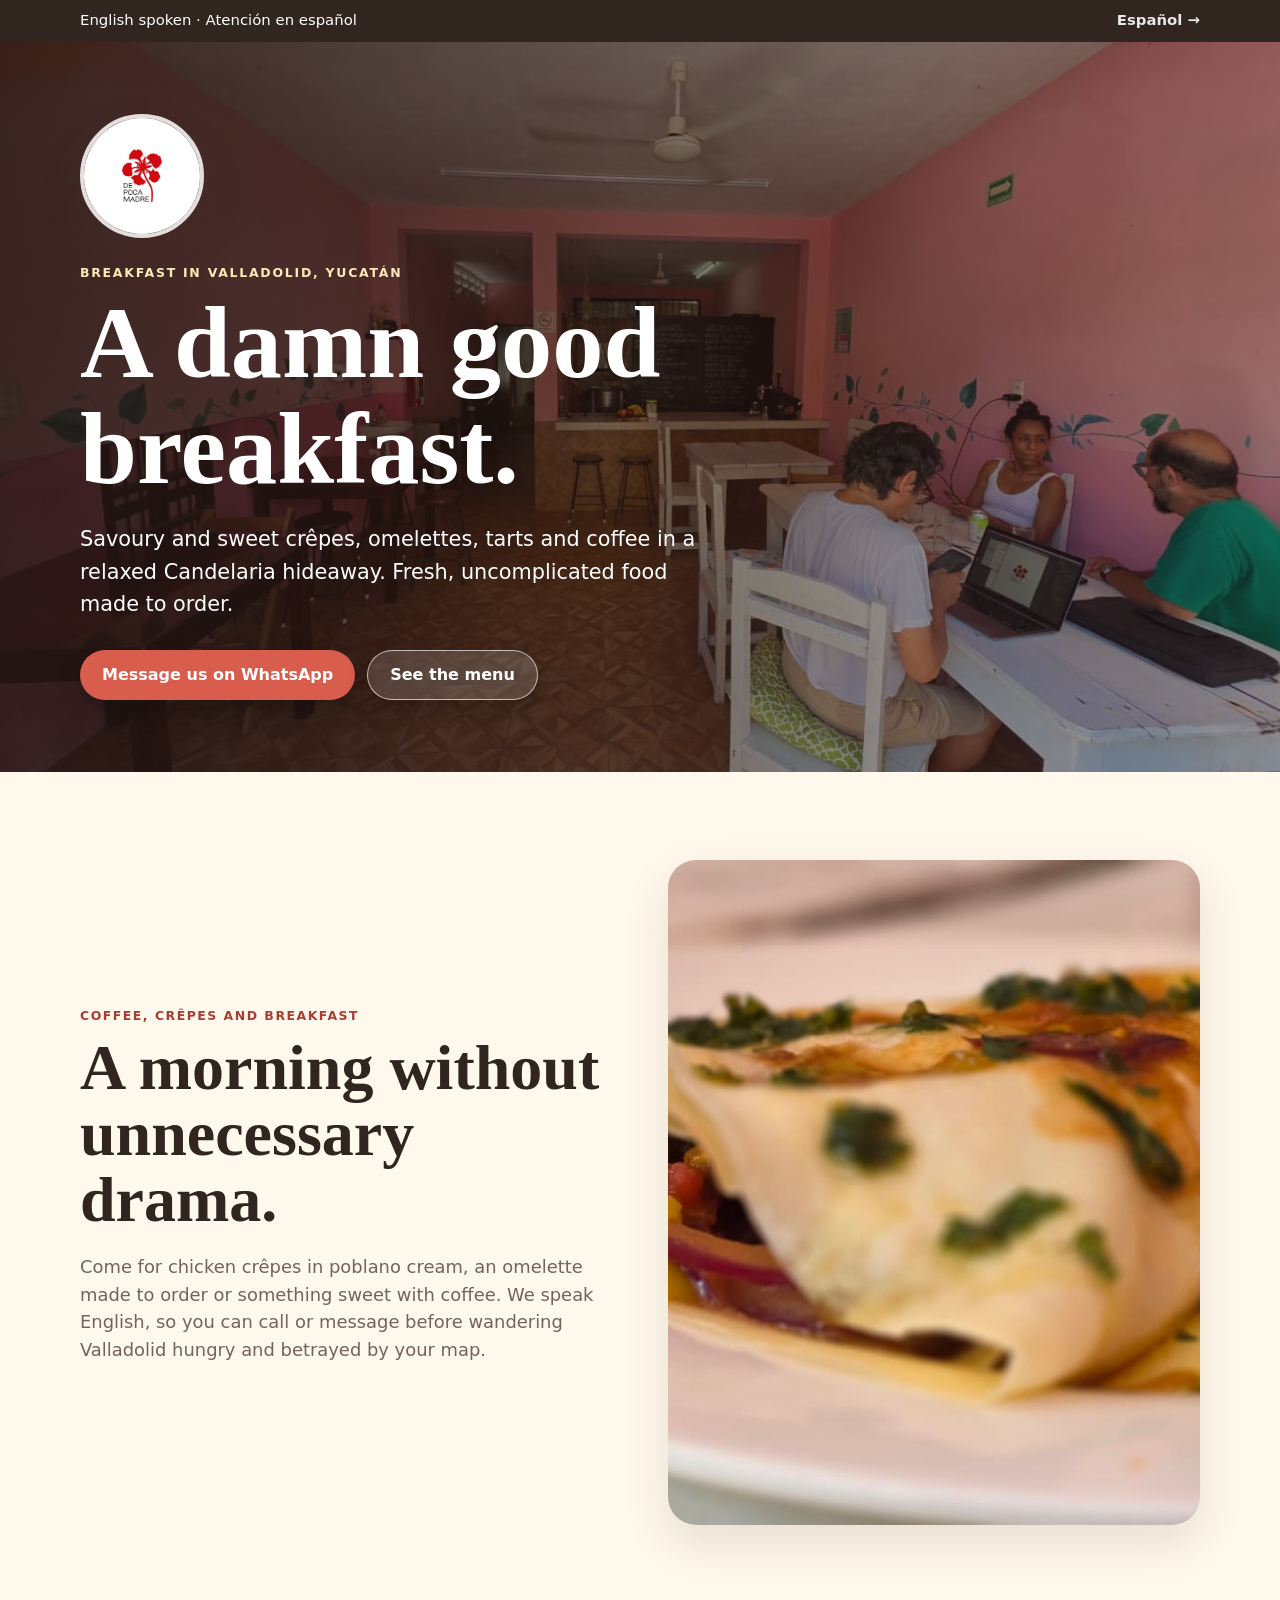
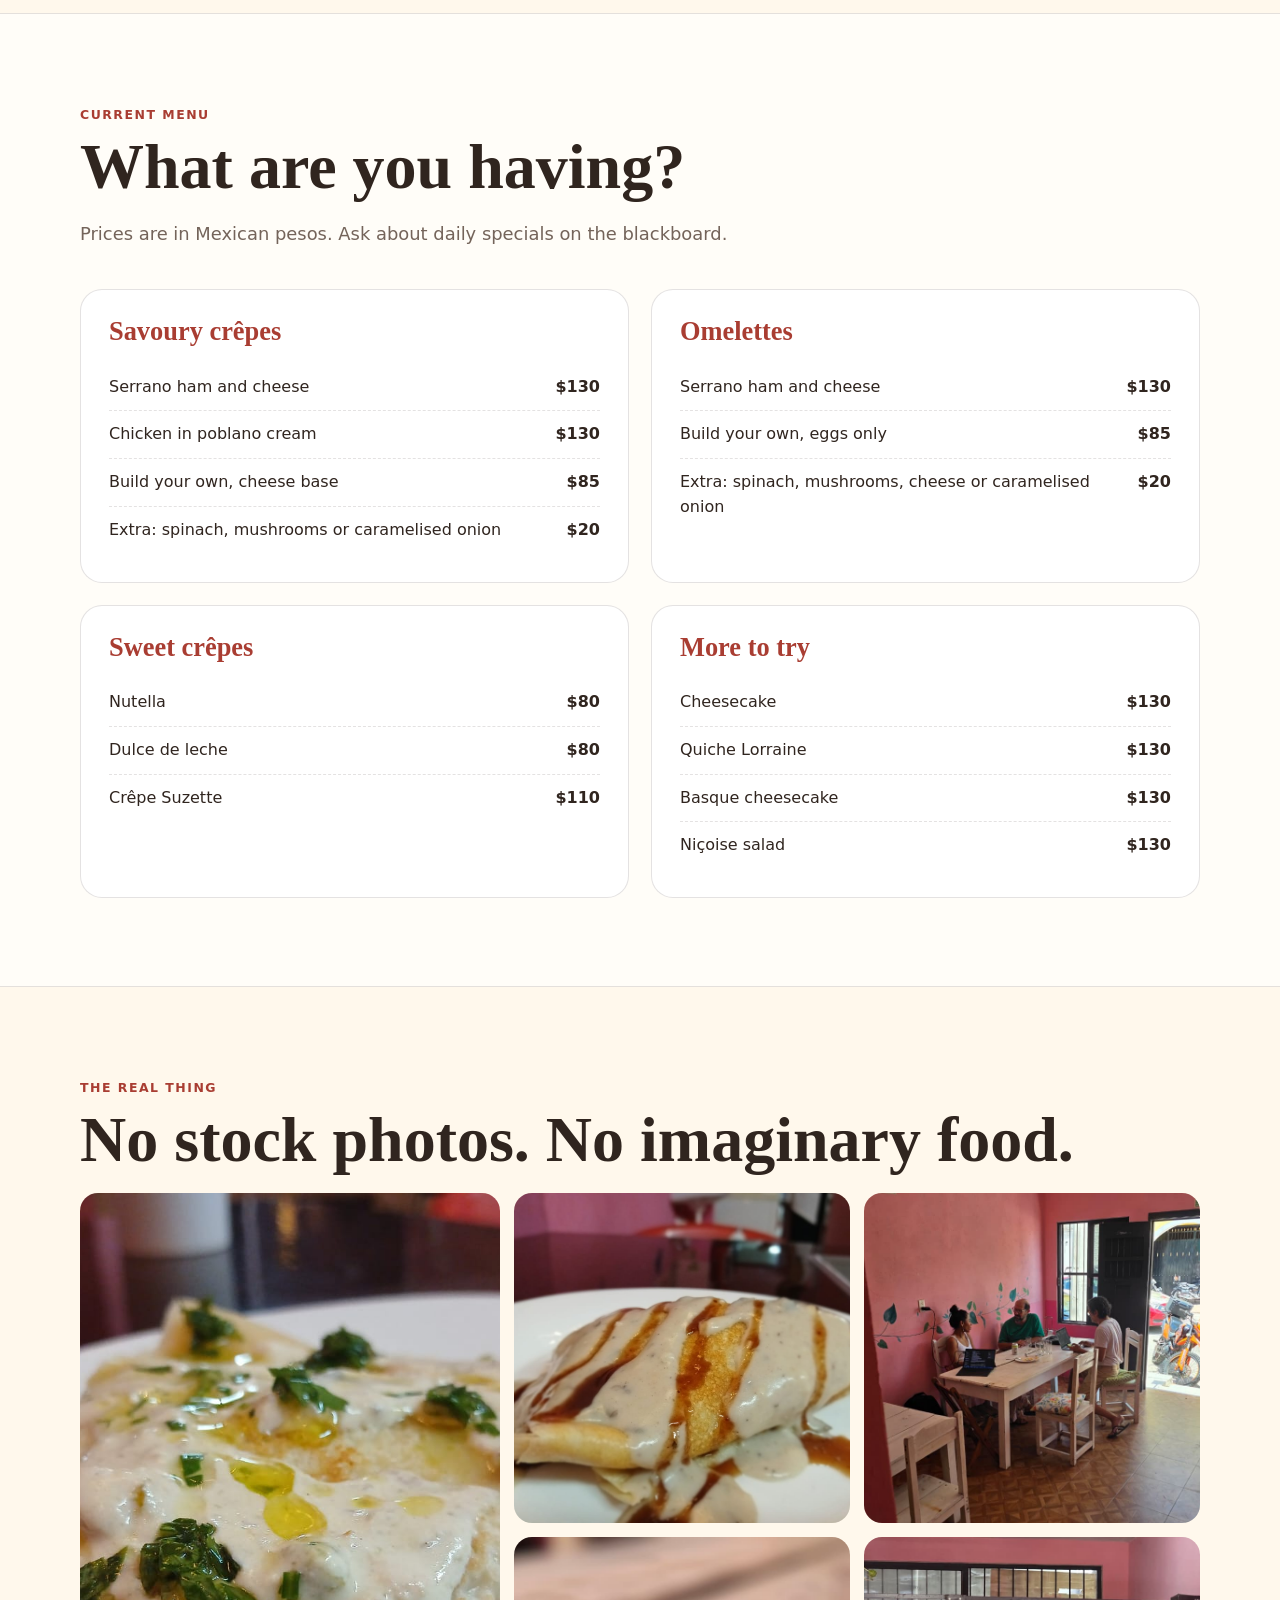
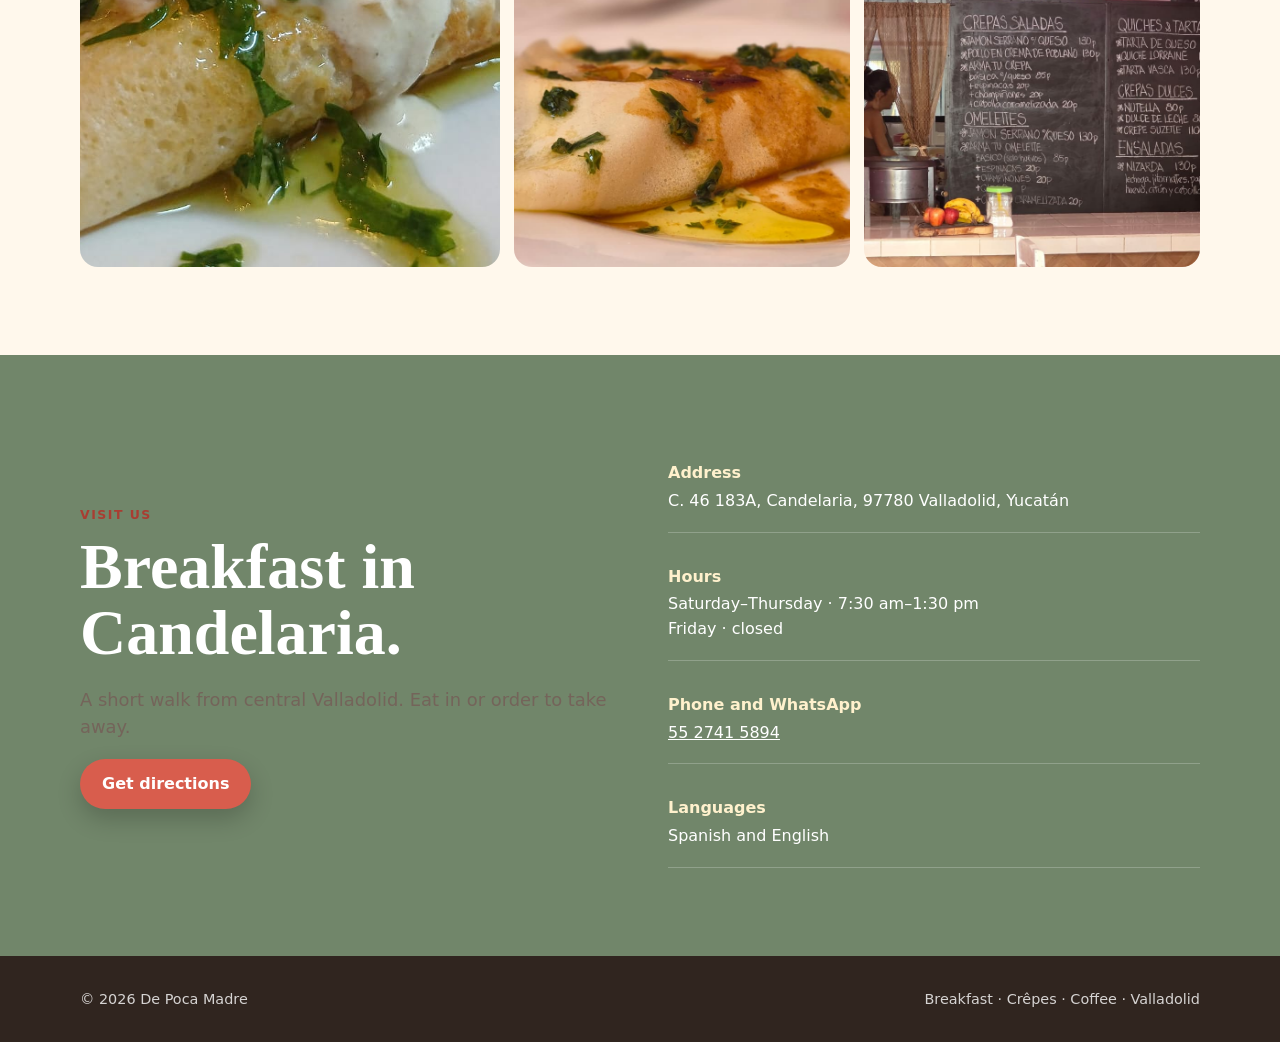
==== en/index.html @ 656d9eea "Add social preview metadata to en/index.html" ====
<!doctype html>
<html lang="en">
<head>
  <meta charset="utf-8">
  <meta name="viewport" content="width=device-width, initial-scale=1">
  <title>Breakfast and crêpes in Valladolid | De Poca Madre</title>
  <meta name="description" content="Fresh breakfast, savoury and sweet crêpes, omelettes and coffee in Valladolid, Yucatán. English spoken. Open Saturday through Thursday mornings.">
  <meta name="robots" content="index,follow,max-image-preview:large">
  <meta name="geo.region" content="MX-YUC">
  <meta name="geo.placename" content="Valladolid">
  <meta property="og:type" content="website">
  <meta property="og:locale" content="en_US">
  <meta property="og:title" content="De Poca Madre · Breakfast and crêpes in Valladolid">
  <meta property="og:description" content="Fresh crêpes, omelettes, tarts and coffee in Candelaria. English spoken.">
  <meta property="og:url" content="https://nitgritsc.github.io/depocamadre/en/">
  <meta property="og:image" content="https://nitgritsc.github.io/depocamadre/assets/interior-wide-cover-original.jpeg">
  <meta property="og:image:alt" content="Inside De Poca Madre in Valladolid">
  <meta name="twitter:card" content="summary_large_image">
  <link rel="icon" type="image/jpeg" href="../assets/de-poca-madre-logo-original.jpeg">
  <link rel="canonical" href="https://nitgritsc.github.io/depocamadre/en/">
  <link rel="alternate" hreflang="es-MX" href="https://nitgritsc.github.io/depocamadre/">
  <link rel="alternate" hreflang="en" href="https://nitgritsc.github.io/depocamadre/en/">
  <link rel="alternate" hreflang="x-default" href="https://nitgritsc.github.io/depocamadre/">
  <link rel="stylesheet" href="../styles.css">
  <script type="application/ld+json">
  {
    "@context": "https://schema.org",
    "@type": "BreakfastRestaurant",
    "name": "De Poca Madre",
    "description": "Fresh breakfast, savoury and sweet crêpes, omelettes and coffee in Valladolid. English spoken.",
    "telephone": "+52 55 2741 5894",
    "image": "https://nitgritsc.github.io/depocamadre/assets/interior-wide-cover-original.jpeg",
    "servesCuisine": ["Breakfast", "Crêpes", "Coffee"],
    "priceRange": "$$",
    "address": {"@type":"PostalAddress","streetAddress":"C. 46 183A, Candelaria","addressLocality":"Valladolid","addressRegion":"Yucatán","postalCode":"97780","addressCountry":"MX"},
    "geo": {"@type":"GeoCoordinates","latitude":20.6942348,"longitude":-88.2054856},
    "openingHoursSpecification": [{"@type":"OpeningHoursSpecification","dayOfWeek":["Monday","Tuesday","Wednesday","Thursday","Saturday","Sunday"],"opens":"07:30","closes":"13:30"}],
    "url": "https://nitgritsc.github.io/depocamadre/en/",
    "menu": "https://nitgritsc.github.io/depocamadre/en/#menu",
    "sameAs": ["https://www.google.com/maps/search/?api=1&query=20.6942348%2C-88.2054856"]
  }
  </script>
</head>
<body>
  <div class="topbar"><div class="wrap"><span>English spoken · Atención en español</span><a class="language" href="../" lang="es-MX">Español →</a></div></div>
  <header class="hero"><div class="hero-content wrap">
    <img class="brand-mark" src="../assets/de-poca-madre-logo-original.jpeg" alt="De Poca Madre logo">
    <p class="eyebrow">Breakfast in Valladolid, Yucatán</p>
    <h1>A damn good breakfast.</h1>
    <p class="lead">Savoury and sweet crêpes, omelettes, tarts and coffee in a relaxed Candelaria hideaway. Fresh, uncomplicated food made to order.</p>
    <div class="actions"><a class="button" href="https://wa.me/525527415894?text=Hello%2C%20I%27d%20like%20information%20about%20the%20menu" rel="noopener">Message us on WhatsApp</a><a class="button secondary" href="#menu">See the menu</a></div>
  </div></header>

  <main>
    <section><div class="wrap intro-grid"><div><span class="section-kicker">Coffee, crêpes and breakfast</span><h2>A morning without unnecessary drama.</h2><p class="large-copy">Come for chicken crêpes in poblano cream, an omelette made to order or something sweet with coffee. We speak English, so you can call or message before wandering Valladolid hungry and betrayed by your map.</p></div><img class="feature-photo" src="../assets/savory-crepe-hero-open-original.jpeg" alt="Savoury crêpe served at De Poca Madre in Valladolid" loading="lazy"></div></section>

    <section class="menu" id="menu"><div class="wrap"><div class="menu-heading"><span class="section-kicker">Current menu</span><h2>What are you having?</h2><p class="large-copy">Prices are in Mexican pesos. Ask about daily specials on the blackboard.</p></div>
      <div class="menu-grid">
        <article class="menu-card"><h3>Savoury crêpes</h3><div class="menu-item"><span>Serrano ham and cheese</span><strong>$130</strong></div><div class="menu-item"><span>Chicken in poblano cream</span><strong>$130</strong></div><div class="menu-item"><span>Build your own, cheese base</span><strong>$85</strong></div><div class="menu-item"><span>Extra: spinach, mushrooms or caramelised onion</span><strong>$20</strong></div></article>
        <article class="menu-card"><h3>Omelettes</h3><div class="menu-item"><span>Serrano ham and cheese</span><strong>$130</strong></div><div class="menu-item"><span>Build your own, eggs only</span><strong>$85</strong></div><div class="menu-item"><span>Extra: spinach, mushrooms, cheese or caramelised onion</span><strong>$20</strong></div></article>
        <article class="menu-card"><h3>Sweet crêpes</h3><div class="menu-item"><span>Nutella</span><strong>$80</strong></div><div class="menu-item"><span>Dulce de leche</span><strong>$80</strong></div><div class="menu-item"><span>Crêpe Suzette</span><strong>$110</strong></div></article>
        <article class="menu-card"><h3>More to try</h3><div class="menu-item"><span>Cheesecake</span><strong>$130</strong></div><div class="menu-item"><span>Quiche Lorraine</span><strong>$130</strong></div><div class="menu-item"><span>Basque cheesecake</span><strong>$130</strong></div><div class="menu-item"><span>Niçoise salad</span><strong>$130</strong></div></article>
      </div>
    </div></section>

    <section><div class="wrap"><span class="section-kicker">The real thing</span><h2>No stock photos. No imaginary food.</h2><div class="gallery"><img src="../assets/rose-creamy-savory-closeup-original.jpeg" alt="Creamy savoury crêpe" loading="lazy"><img src="../assets/rose-sweet-crepe-original.jpeg" alt="Sweet crêpe" loading="lazy"><img src="../assets/interior-lively-vertical-original.jpeg" alt="Inside De Poca Madre" loading="lazy"><img src="../assets/savory-crepe-hero-clean-original.jpeg" alt="Savoury crêpe served on a plate" loading="lazy"><img src="../assets/live-blackboard-menu-original.jpeg" alt="Daily menu blackboard" loading="lazy"></div></div></section>

    <section class="visit"><div class="wrap visit-grid"><div><span class="section-kicker">Visit us</span><h2>Breakfast in Candelaria.</h2><p class="large-copy">A short walk from central Valladolid. Eat in or order to take away.</p><a class="button" href="https://www.google.com/maps/dir/?api=1&destination=20.6942348%2C-88.2054856" rel="noopener">Get directions</a></div><div class="details"><div class="detail"><b>Address</b>C. 46 183A, Candelaria, 97780 Valladolid, Yucatán</div><div class="detail"><b>Hours</b>Saturday–Thursday · 7:30 am–1:30 pm<br>Friday · closed</div><div class="detail"><b>Phone and WhatsApp</b><a href="tel:+525527415894">55 2741 5894</a></div><div class="detail"><b>Languages</b>Spanish and English</div></div></div></section>
  </main>
  <footer><div class="wrap"><span>© 2026 De Poca Madre</span><span>Breakfast · Crêpes · Coffee · Valladolid</span></div></footer>
</body>
</html>
---- styles.css ----
:root {
  --cream: #fff8ec;
  --paper: #fffdf8;
  --ink: #30251f;
  --muted: #74645a;
  --coral: #d85d4d;
  --coral-dark: #a93d32;
  --sage: #71866a;
  --line: rgba(48, 37, 31, 0.13);
  --shadow: 0 18px 45px rgba(72, 44, 31, 0.12);
}

* { box-sizing: border-box; }
html { scroll-behavior: smooth; }
body {
  margin: 0;
  color: var(--ink);
  background: var(--cream);
  font-family: Inter, ui-sans-serif, system-ui, -apple-system, BlinkMacSystemFont, "Segoe UI", sans-serif;
  line-height: 1.55;
}
img { display: block; width: 100%; }
a { color: inherit; }
.wrap { width: min(1120px, calc(100% - 32px)); margin: auto; }

.topbar {
  background: var(--ink);
  color: white;
  font-size: 0.93rem;
}
.topbar .wrap {
  min-height: 42px;
  display: flex;
  align-items: center;
  justify-content: space-between;
  gap: 20px;
}
.topbar a { text-decoration: none; font-weight: 800; }
.language { opacity: 0.9; }

.hero {
  min-height: 680px;
  position: relative;
  display: grid;
  place-items: center;
  overflow: hidden;
  color: white;
  background: #4a3128;
}
.hero::before {
  content: "";
  position: absolute;
  inset: 0;
  background:
    linear-gradient(90deg, rgba(35, 22, 18, 0.88), rgba(35, 22, 18, 0.35)),
    url("assets/interior-wide-cover-original.jpeg") center/cover;
}
.hero-content { position: relative; z-index: 1; padding: 72px 0; }
.brand-mark {
  width: 124px;
  aspect-ratio: 1;
  object-fit: cover;
  border-radius: 50%;
  border: 4px solid rgba(255,255,255,.85);
  box-shadow: var(--shadow);
}
.eyebrow {
  margin: 25px 0 8px;
  color: #ffe8b8;
  text-transform: uppercase;
  letter-spacing: .14em;
  font-size: .78rem;
  font-weight: 900;
}
h1, h2, h3 { font-family: Georgia, "Times New Roman", serif; line-height: 1.03; }
h1 { max-width: 780px; margin: 0; font-size: clamp(3.2rem, 8vw, 6.7rem); }
.lead { max-width: 650px; margin: 22px 0 30px; font-size: clamp(1.05rem, 2vw, 1.3rem); }
.actions { display: flex; flex-wrap: wrap; gap: 12px; }
.button {
  display: inline-flex;
  min-height: 50px;
  align-items: center;
  justify-content: center;
  padding: 0 22px;
  border-radius: 999px;
  background: var(--coral);
  color: white;
  text-decoration: none;
  font-weight: 900;
  box-shadow: 0 10px 24px rgba(0,0,0,.2);
}
.button:hover { background: var(--coral-dark); }
.button.secondary { background: rgba(255,255,255,.15); border: 1px solid rgba(255,255,255,.65); }

section { padding: 88px 0; }
.intro-grid, .visit-grid { display: grid; grid-template-columns: 1fr 1fr; gap: 56px; align-items: center; }
.section-kicker { color: var(--coral-dark); text-transform: uppercase; letter-spacing: .12em; font-size: .78rem; font-weight: 900; }
h2 { margin: 7px 0 20px; font-size: clamp(2.2rem, 5vw, 4.2rem); }
.large-copy { color: var(--muted); font-size: 1.12rem; }
.feature-photo { aspect-ratio: 4 / 5; object-fit: cover; border-radius: 28px; box-shadow: var(--shadow); }

.menu { background: var(--paper); border-block: 1px solid var(--line); }
.menu-heading { max-width: 720px; margin-bottom: 42px; }
.menu-grid { display: grid; grid-template-columns: repeat(2, 1fr); gap: 22px; }
.menu-card { padding: 28px; background: white; border: 1px solid var(--line); border-radius: 22px; }
.menu-card h3 { margin: 0 0 18px; color: var(--coral-dark); font-size: 1.65rem; }
.menu-item { display: grid; grid-template-columns: 1fr auto; gap: 20px; padding: 11px 0; border-bottom: 1px dashed var(--line); }
.menu-item:last-child { border: 0; }
.menu-item strong { white-space: nowrap; }
.note { color: var(--muted); font-size: .9rem; }

.gallery { display: grid; grid-template-columns: 1.25fr 1fr 1fr; gap: 14px; }
.gallery img { height: 330px; object-fit: cover; border-radius: 18px; }
.gallery img:first-child { height: 674px; grid-row: span 2; }

.visit { background: var(--sage); color: white; }
.details { display: grid; gap: 14px; }
.detail { padding: 18px 0; border-bottom: 1px solid rgba(255,255,255,.22); }
.detail b { display: block; color: #fff1cd; margin-bottom: 3px; }
.map-link { color: white; font-weight: 900; }

footer { padding: 32px 0; background: var(--ink); color: rgba(255,255,255,.8); font-size: .9rem; }
footer .wrap { display: flex; justify-content: space-between; flex-wrap: wrap; gap: 12px; }

@media (max-width: 760px) {
  .hero { min-height: 620px; }
  .intro-grid, .visit-grid, .menu-grid { grid-template-columns: 1fr; }
  .intro-grid { gap: 34px; }
  .gallery { grid-template-columns: 1fr 1fr; }
  .gallery img, .gallery img:first-child { height: 250px; grid-row: auto; }
  .gallery img:first-child { grid-column: span 2; }
  section { padding: 64px 0; }
}
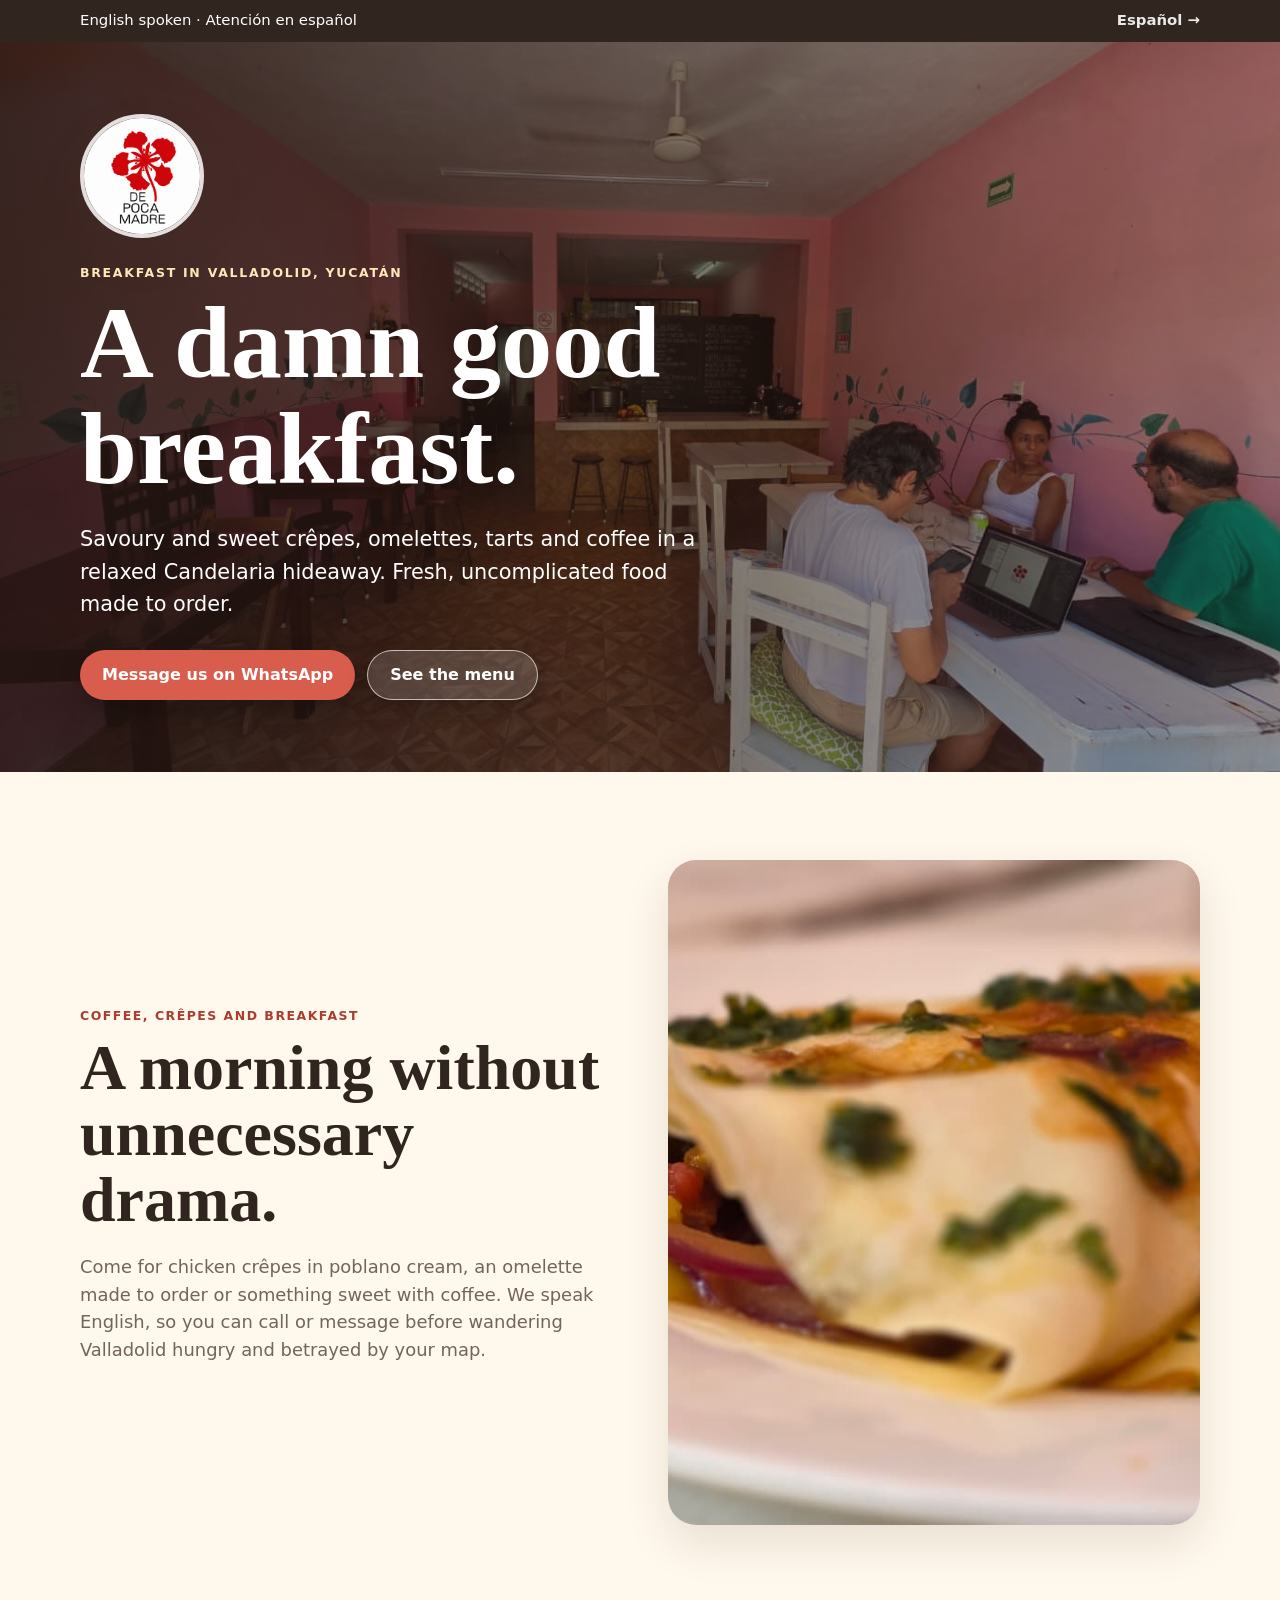
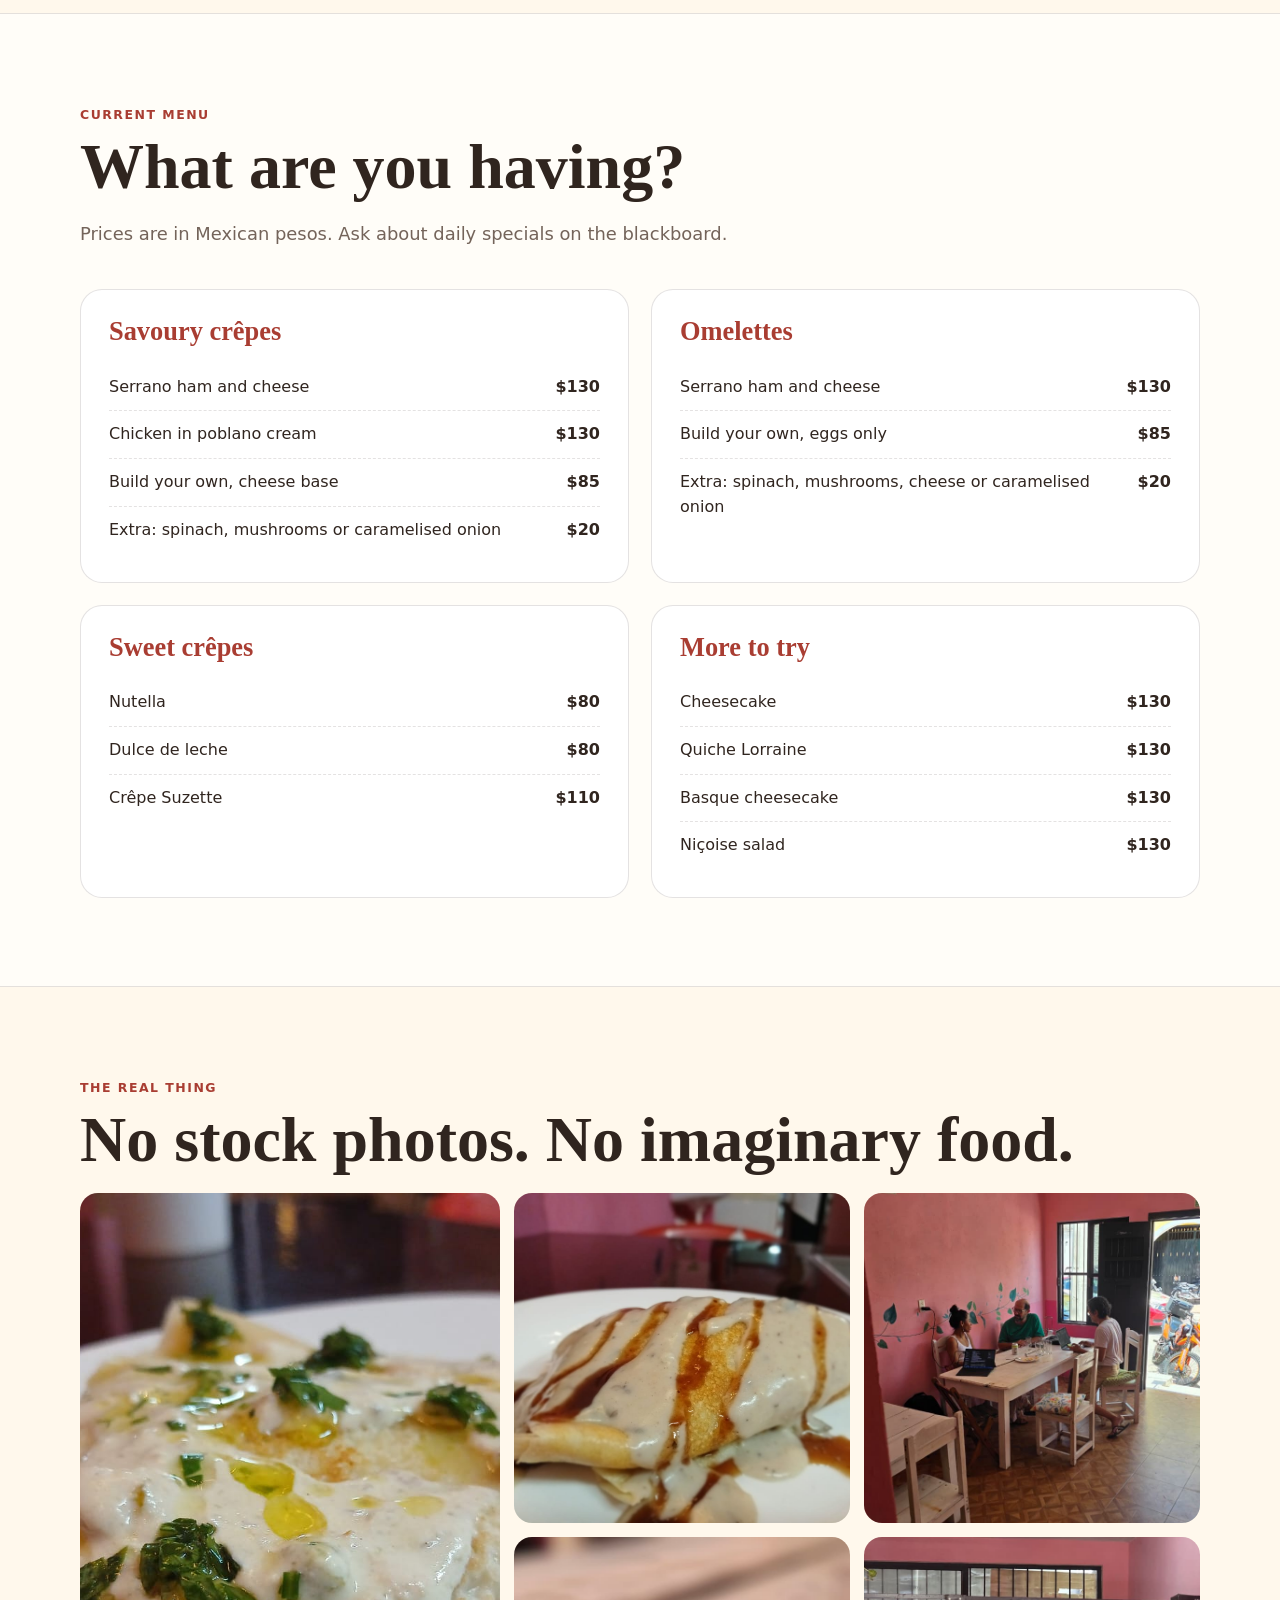
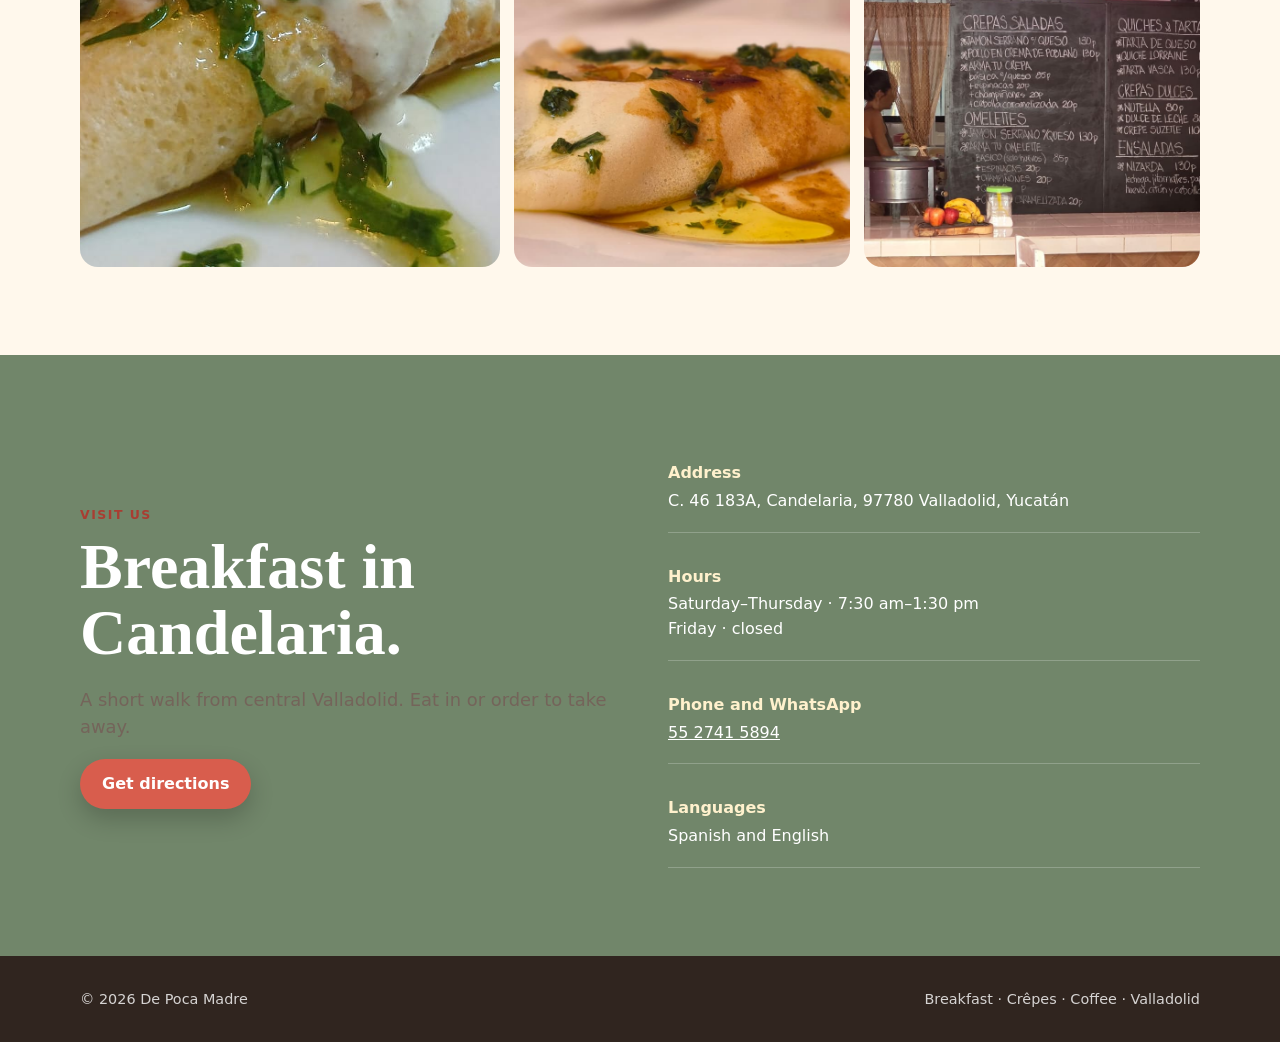
==== commit daa02412: "Use circular-profile logo on bilingual site" ====
--- a/en/index.html
+++ b/en/index.html
@@ -16,7 +16,7 @@
   <meta property="og:image" content="https://nitgritsc.github.io/depocamadre/assets/interior-wide-cover-original.jpeg">
   <meta property="og:image:alt" content="Inside De Poca Madre in Valladolid">
   <meta name="twitter:card" content="summary_large_image">
-  <link rel="icon" type="image/jpeg" href="../assets/de-poca-madre-logo-original.jpeg">
+  <link rel="icon" type="image/png" href="../assets/de-poca-madre-logo-profile-v3.png">
   <link rel="canonical" href="https://nitgritsc.github.io/depocamadre/en/">
   <link rel="alternate" hreflang="es-MX" href="https://nitgritsc.github.io/depocamadre/">
   <link rel="alternate" hreflang="en" href="https://nitgritsc.github.io/depocamadre/en/">
@@ -44,7 +44,7 @@
 <body>
   <div class="topbar"><div class="wrap"><span>English spoken · Atención en español</span><a class="language" href="../" lang="es-MX">Español →</a></div></div>
   <header class="hero"><div class="hero-content wrap">
-    <img class="brand-mark" src="../assets/de-poca-madre-logo-original.jpeg" alt="De Poca Madre logo">
+    <img class="brand-mark" src="../assets/de-poca-madre-logo-profile-v3.png" alt="De Poca Madre logo">
     <p class="eyebrow">Breakfast in Valladolid, Yucatán</p>
     <h1>A damn good breakfast.</h1>
     <p class="lead">Savoury and sweet crêpes, omelettes, tarts and coffee in a relaxed Candelaria hideaway. Fresh, uncomplicated food made to order.</p>
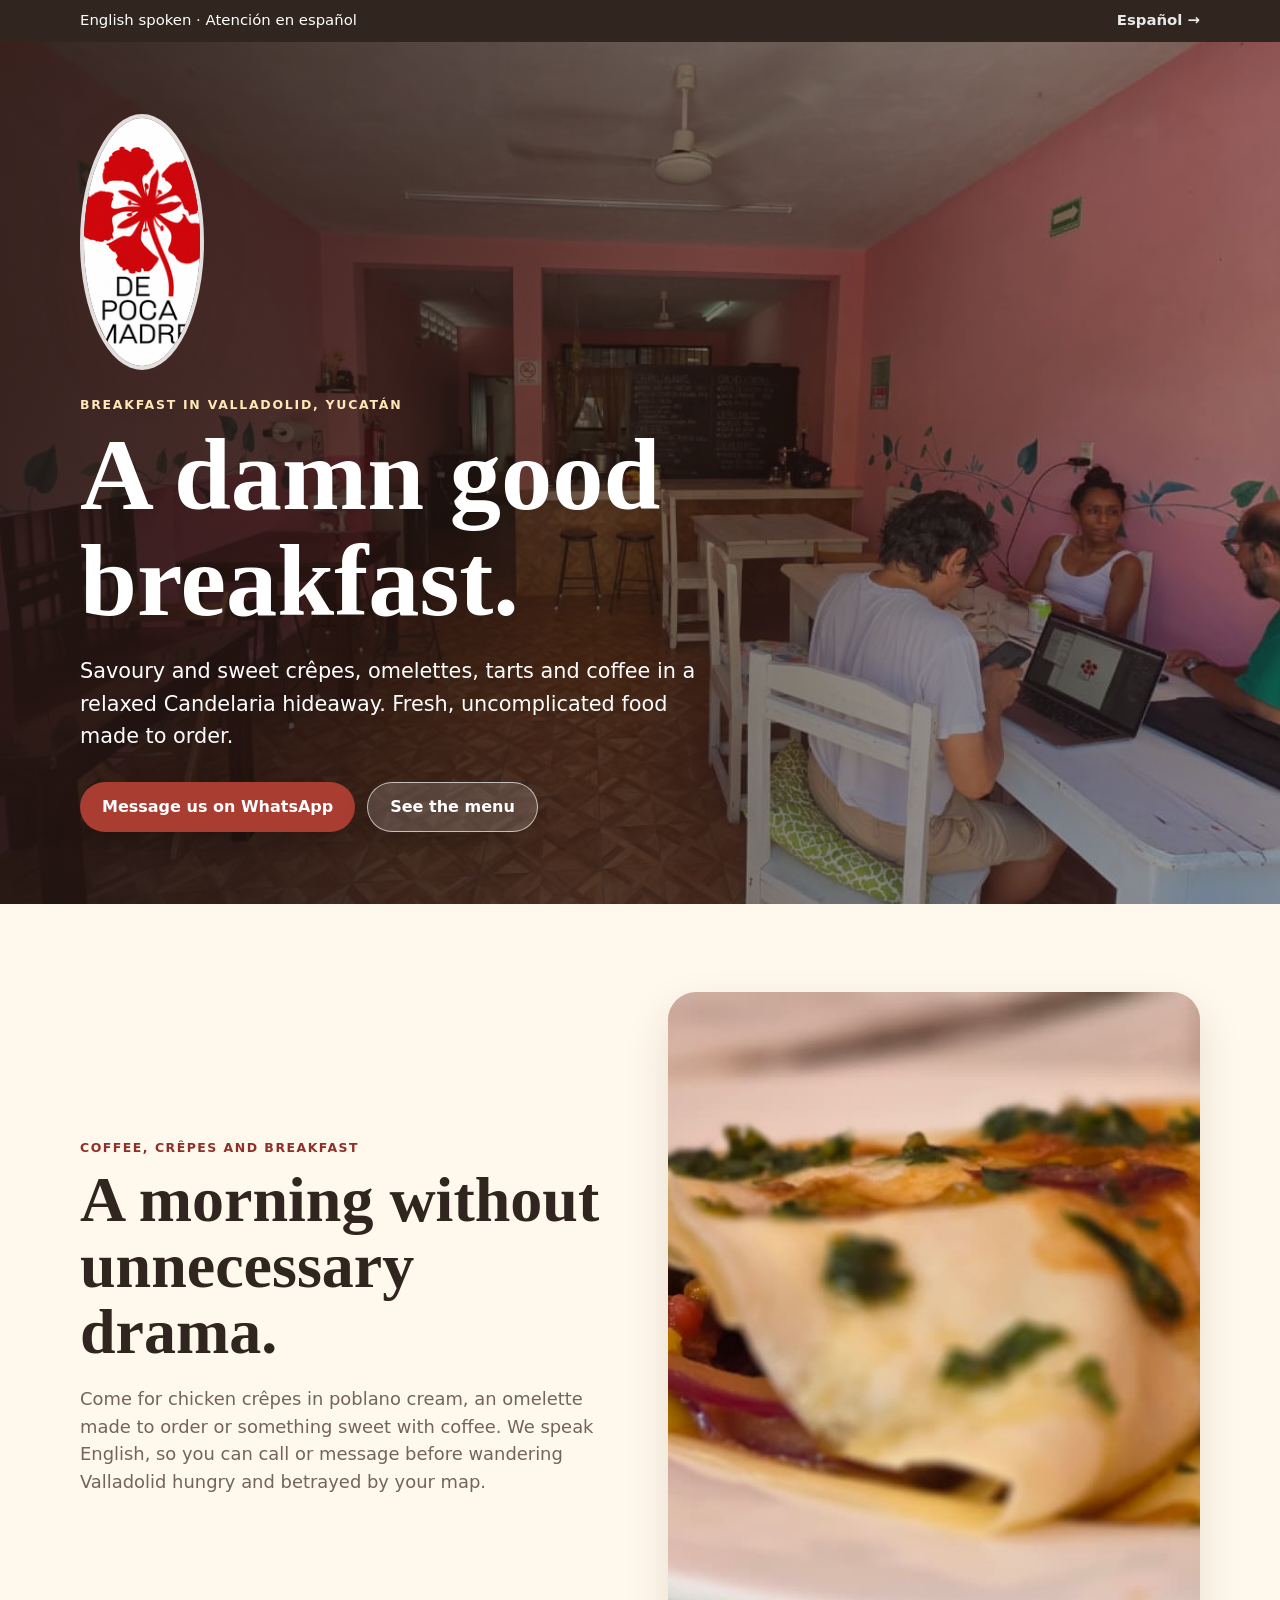
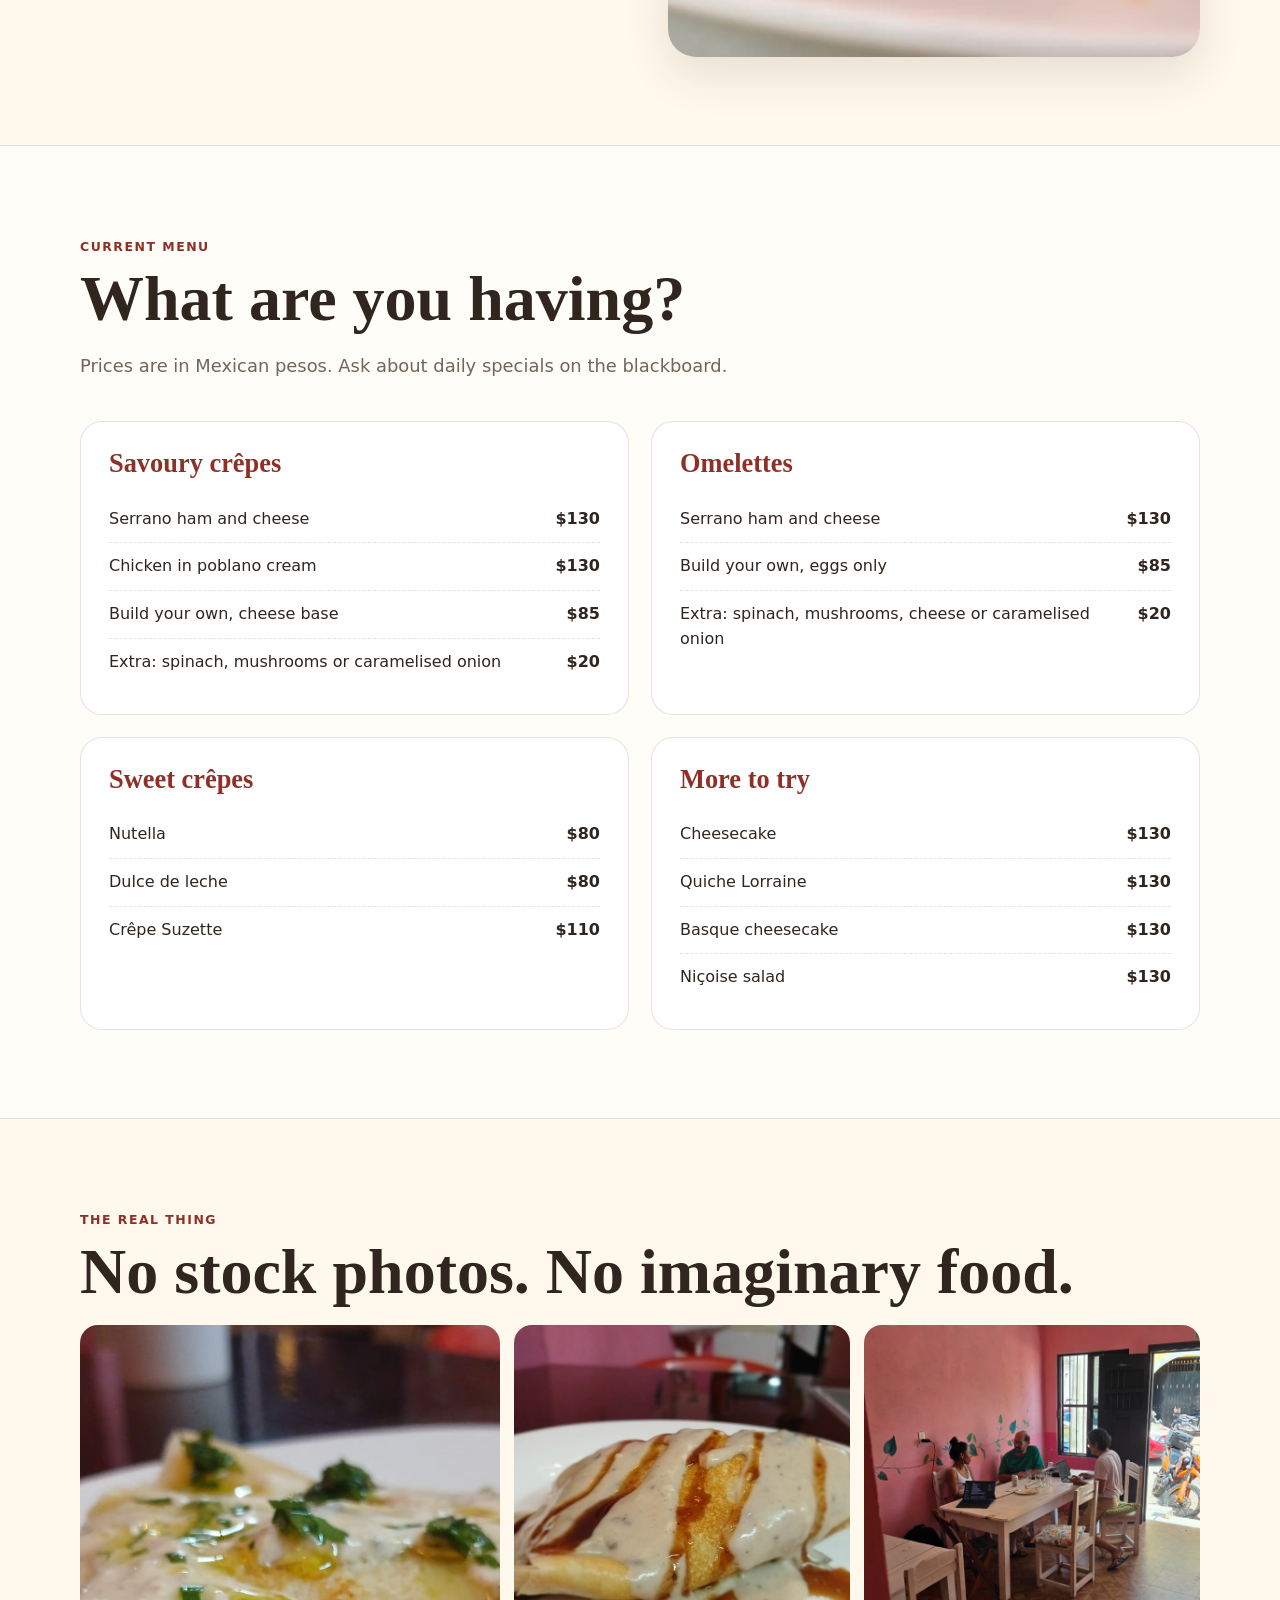
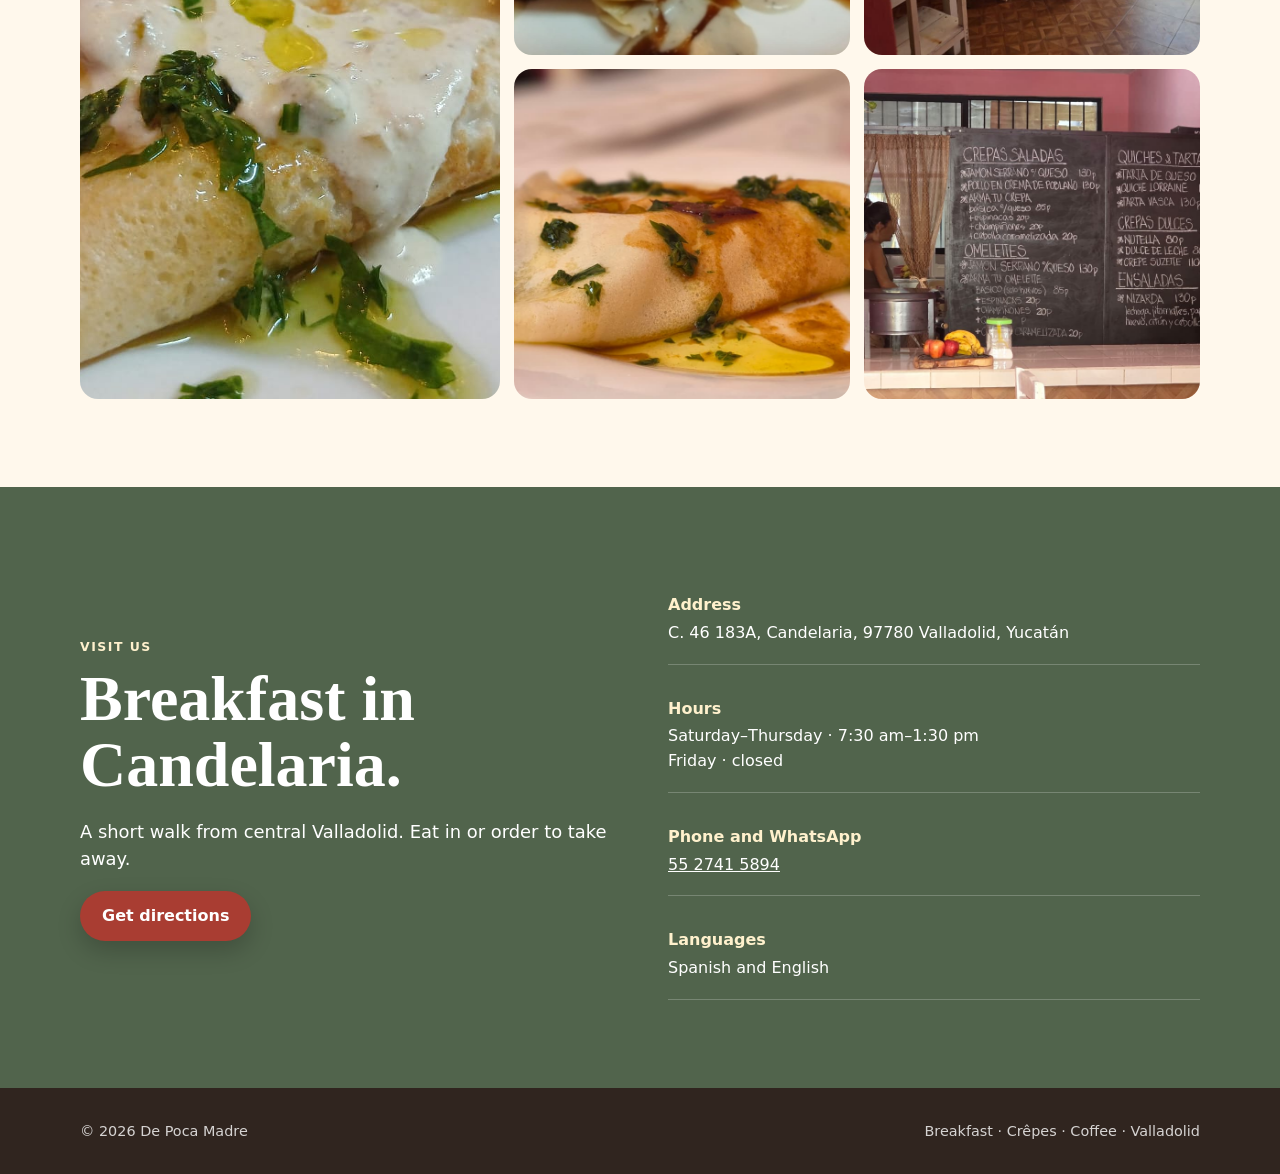
==== commit 03c5cdfc: "Improve mobile performance and contrast" ====
--- a/en/index.html
+++ b/en/index.html
@@ -16,7 +16,7 @@
   <meta property="og:image" content="https://nitgritsc.github.io/depocamadre/assets/interior-wide-cover-original.jpeg">
   <meta property="og:image:alt" content="Inside De Poca Madre in Valladolid">
   <meta name="twitter:card" content="summary_large_image">
-  <link rel="icon" type="image/png" href="../assets/de-poca-madre-logo-profile-v3.png">
+  <link rel="icon" type="image/png" href="../assets/de-poca-madre-logo-profile-v3-web.png">
   <link rel="canonical" href="https://nitgritsc.github.io/depocamadre/en/">
   <link rel="alternate" hreflang="es-MX" href="https://nitgritsc.github.io/depocamadre/">
   <link rel="alternate" hreflang="en" href="https://nitgritsc.github.io/depocamadre/en/">
@@ -25,7 +25,8 @@
   <script type="application/ld+json">
   {
     "@context": "https://schema.org",
-    "@type": "BreakfastRestaurant",
+    "@type": "Restaurant",
+    "@id": "https://nitgritsc.github.io/depocamadre/#restaurant",
     "name": "De Poca Madre",
     "description": "Fresh breakfast, savoury and sweet crêpes, omelettes and coffee in Valladolid. English spoken.",
     "telephone": "+52 55 2741 5894",
@@ -33,18 +34,22 @@
     "servesCuisine": ["Breakfast", "Crêpes", "Coffee"],
     "priceRange": "$$",
     "address": {"@type":"PostalAddress","streetAddress":"C. 46 183A, Candelaria","addressLocality":"Valladolid","addressRegion":"Yucatán","postalCode":"97780","addressCountry":"MX"},
-    "geo": {"@type":"GeoCoordinates","latitude":20.6942348,"longitude":-88.2054856},
+    "geo": {"@type":"GeoCoordinates","latitude":20.6942355,"longitude":-88.2054704},
     "openingHoursSpecification": [{"@type":"OpeningHoursSpecification","dayOfWeek":["Monday","Tuesday","Wednesday","Thursday","Saturday","Sunday"],"opens":"07:30","closes":"13:30"}],
     "url": "https://nitgritsc.github.io/depocamadre/en/",
     "menu": "https://nitgritsc.github.io/depocamadre/en/#menu",
-    "sameAs": ["https://www.google.com/maps/search/?api=1&query=20.6942348%2C-88.2054856"]
+    "sameAs": [
+      "https://www.google.com/maps/search/?api=1&query=20.6942355%2C-88.2054704",
+      "https://www.openstreetmap.org/node/14134019218",
+      "https://app.foursquare.com/v/de-poca-madre/6a936f22cfe41c5e40e143a0"
+    ]
   }
   </script>
 </head>
 <body>
   <div class="topbar"><div class="wrap"><span>English spoken · Atención en español</span><a class="language" href="../" lang="es-MX">Español →</a></div></div>
   <header class="hero"><div class="hero-content wrap">
-    <img class="brand-mark" src="../assets/de-poca-madre-logo-profile-v3.png" alt="De Poca Madre logo">
+    <img class="brand-mark" src="../assets/de-poca-madre-logo-profile-v3-web.png" alt="De Poca Madre logo" width="256" height="256">
     <p class="eyebrow">Breakfast in Valladolid, Yucatán</p>
     <h1>A damn good breakfast.</h1>
     <p class="lead">Savoury and sweet crêpes, omelettes, tarts and coffee in a relaxed Candelaria hideaway. Fresh, uncomplicated food made to order.</p>
@@ -65,7 +70,7 @@
 
     <section><div class="wrap"><span class="section-kicker">The real thing</span><h2>No stock photos. No imaginary food.</h2><div class="gallery"><img src="../assets/rose-creamy-savory-closeup-original.jpeg" alt="Creamy savoury crêpe" loading="lazy"><img src="../assets/rose-sweet-crepe-original.jpeg" alt="Sweet crêpe" loading="lazy"><img src="../assets/interior-lively-vertical-original.jpeg" alt="Inside De Poca Madre" loading="lazy"><img src="../assets/savory-crepe-hero-clean-original.jpeg" alt="Savoury crêpe served on a plate" loading="lazy"><img src="../assets/live-blackboard-menu-original.jpeg" alt="Daily menu blackboard" loading="lazy"></div></div></section>
 
-    <section class="visit"><div class="wrap visit-grid"><div><span class="section-kicker">Visit us</span><h2>Breakfast in Candelaria.</h2><p class="large-copy">A short walk from central Valladolid. Eat in or order to take away.</p><a class="button" href="https://www.google.com/maps/dir/?api=1&destination=20.6942348%2C-88.2054856" rel="noopener">Get directions</a></div><div class="details"><div class="detail"><b>Address</b>C. 46 183A, Candelaria, 97780 Valladolid, Yucatán</div><div class="detail"><b>Hours</b>Saturday–Thursday · 7:30 am–1:30 pm<br>Friday · closed</div><div class="detail"><b>Phone and WhatsApp</b><a href="tel:+525527415894">55 2741 5894</a></div><div class="detail"><b>Languages</b>Spanish and English</div></div></div></section>
+    <section class="visit"><div class="wrap visit-grid"><div><span class="section-kicker">Visit us</span><h2>Breakfast in Candelaria.</h2><p class="large-copy">A short walk from central Valladolid. Eat in or order to take away.</p><a class="button" href="https://www.google.com/maps/dir/?api=1&destination=20.6942355%2C-88.2054704" rel="noopener">Get directions</a></div><div class="details"><div class="detail"><b>Address</b>C. 46 183A, Candelaria, 97780 Valladolid, Yucatán</div><div class="detail"><b>Hours</b>Saturday–Thursday · 7:30 am–1:30 pm<br>Friday · closed</div><div class="detail"><b>Phone and WhatsApp</b><a href="tel:+525527415894">55 2741 5894</a></div><div class="detail"><b>Languages</b>Spanish and English</div></div></div></section>
   </main>
   <footer><div class="wrap"><span>© 2026 De Poca Madre</span><span>Breakfast · Crêpes · Coffee · Valladolid</span></div></footer>
 </body>
--- a/styles.css
+++ b/styles.css
@@ -3,9 +3,9 @@
   --paper: #fffdf8;
   --ink: #30251f;
   --muted: #74645a;
-  --coral: #d85d4d;
-  --coral-dark: #a93d32;
-  --sage: #71866a;
+  --coral: #a93d32;
+  --coral-dark: #8e3028;
+  --sage: #51644c;
   --line: rgba(48, 37, 31, 0.13);
   --shadow: 0 18px 45px rgba(72, 44, 31, 0.12);
 }
@@ -114,6 +114,8 @@
 .gallery img:first-child { height: 674px; grid-row: span 2; }
 
 .visit { background: var(--sage); color: white; }
+.visit .section-kicker { color: #fff1cd; }
+.visit .large-copy { color: white; }
 .details { display: grid; gap: 14px; }
 .detail { padding: 18px 0; border-bottom: 1px solid rgba(255,255,255,.22); }
 .detail b { display: block; color: #fff1cd; margin-bottom: 3px; }
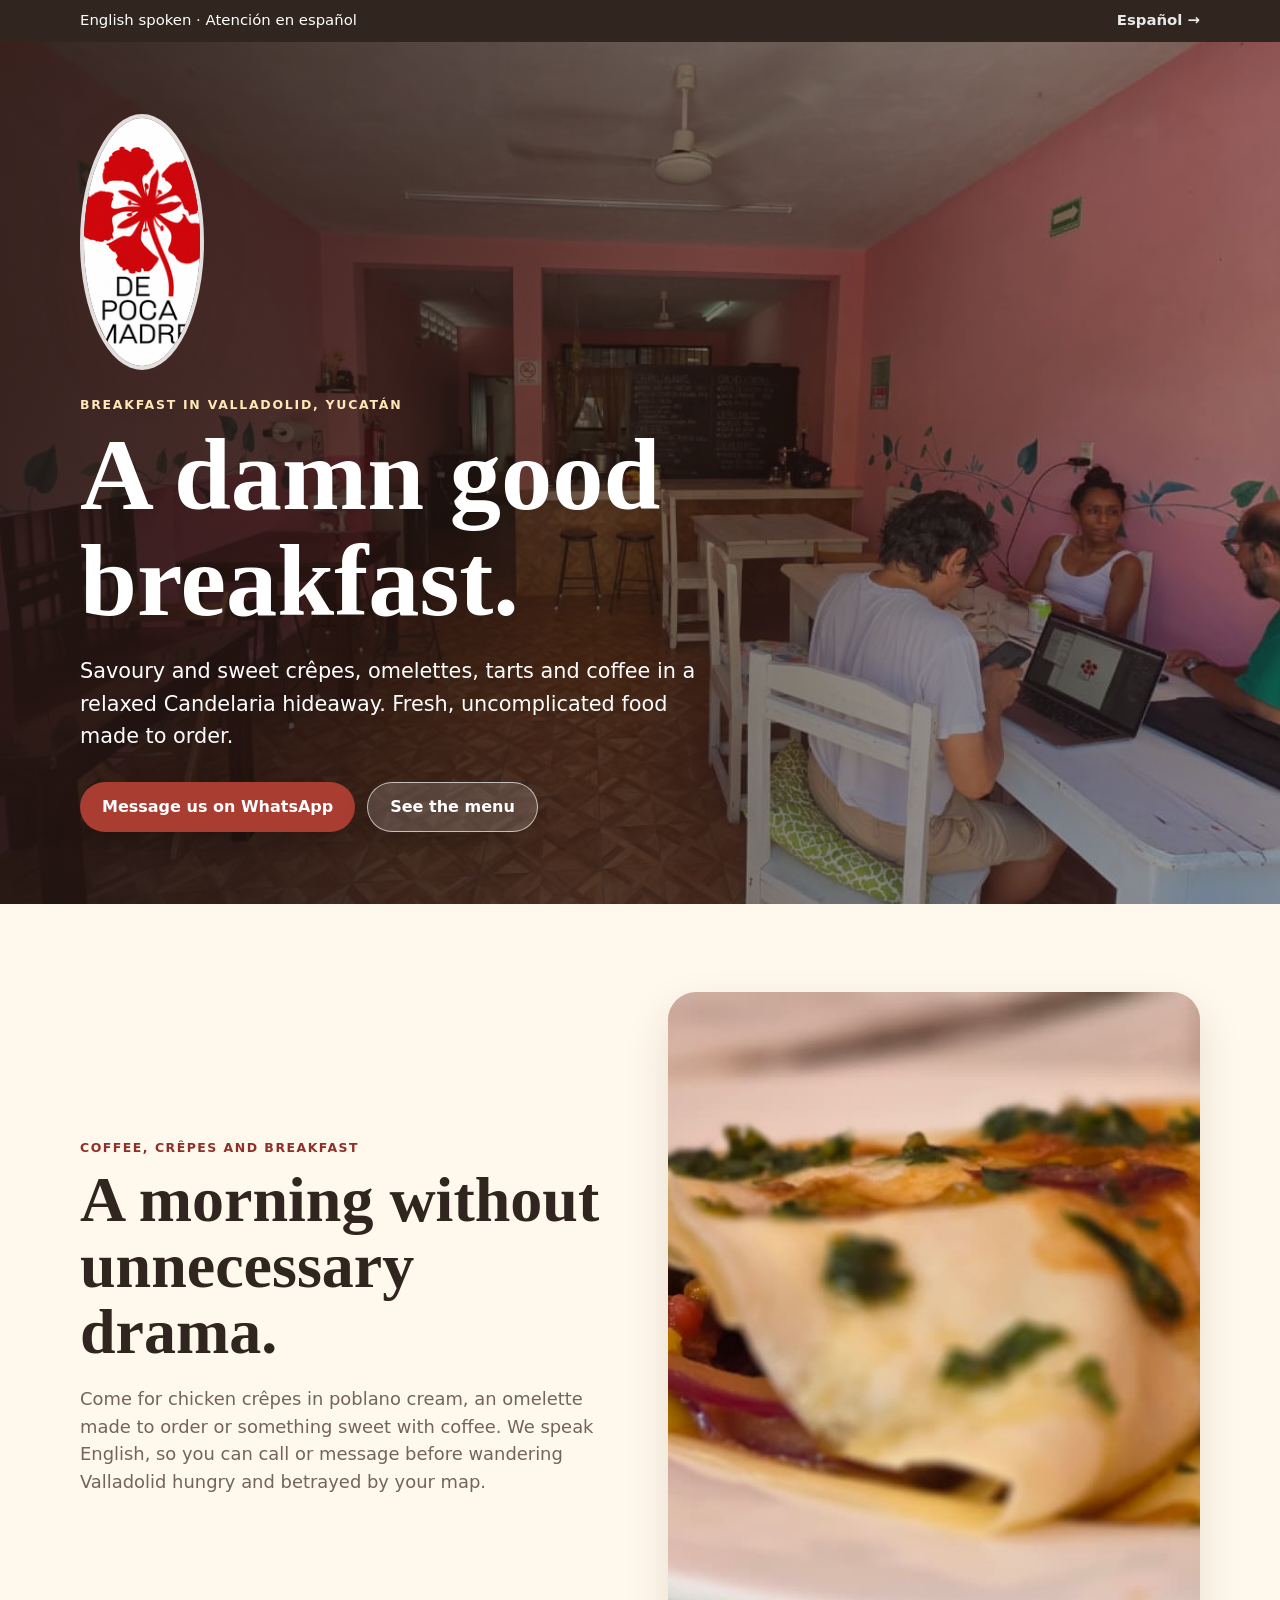
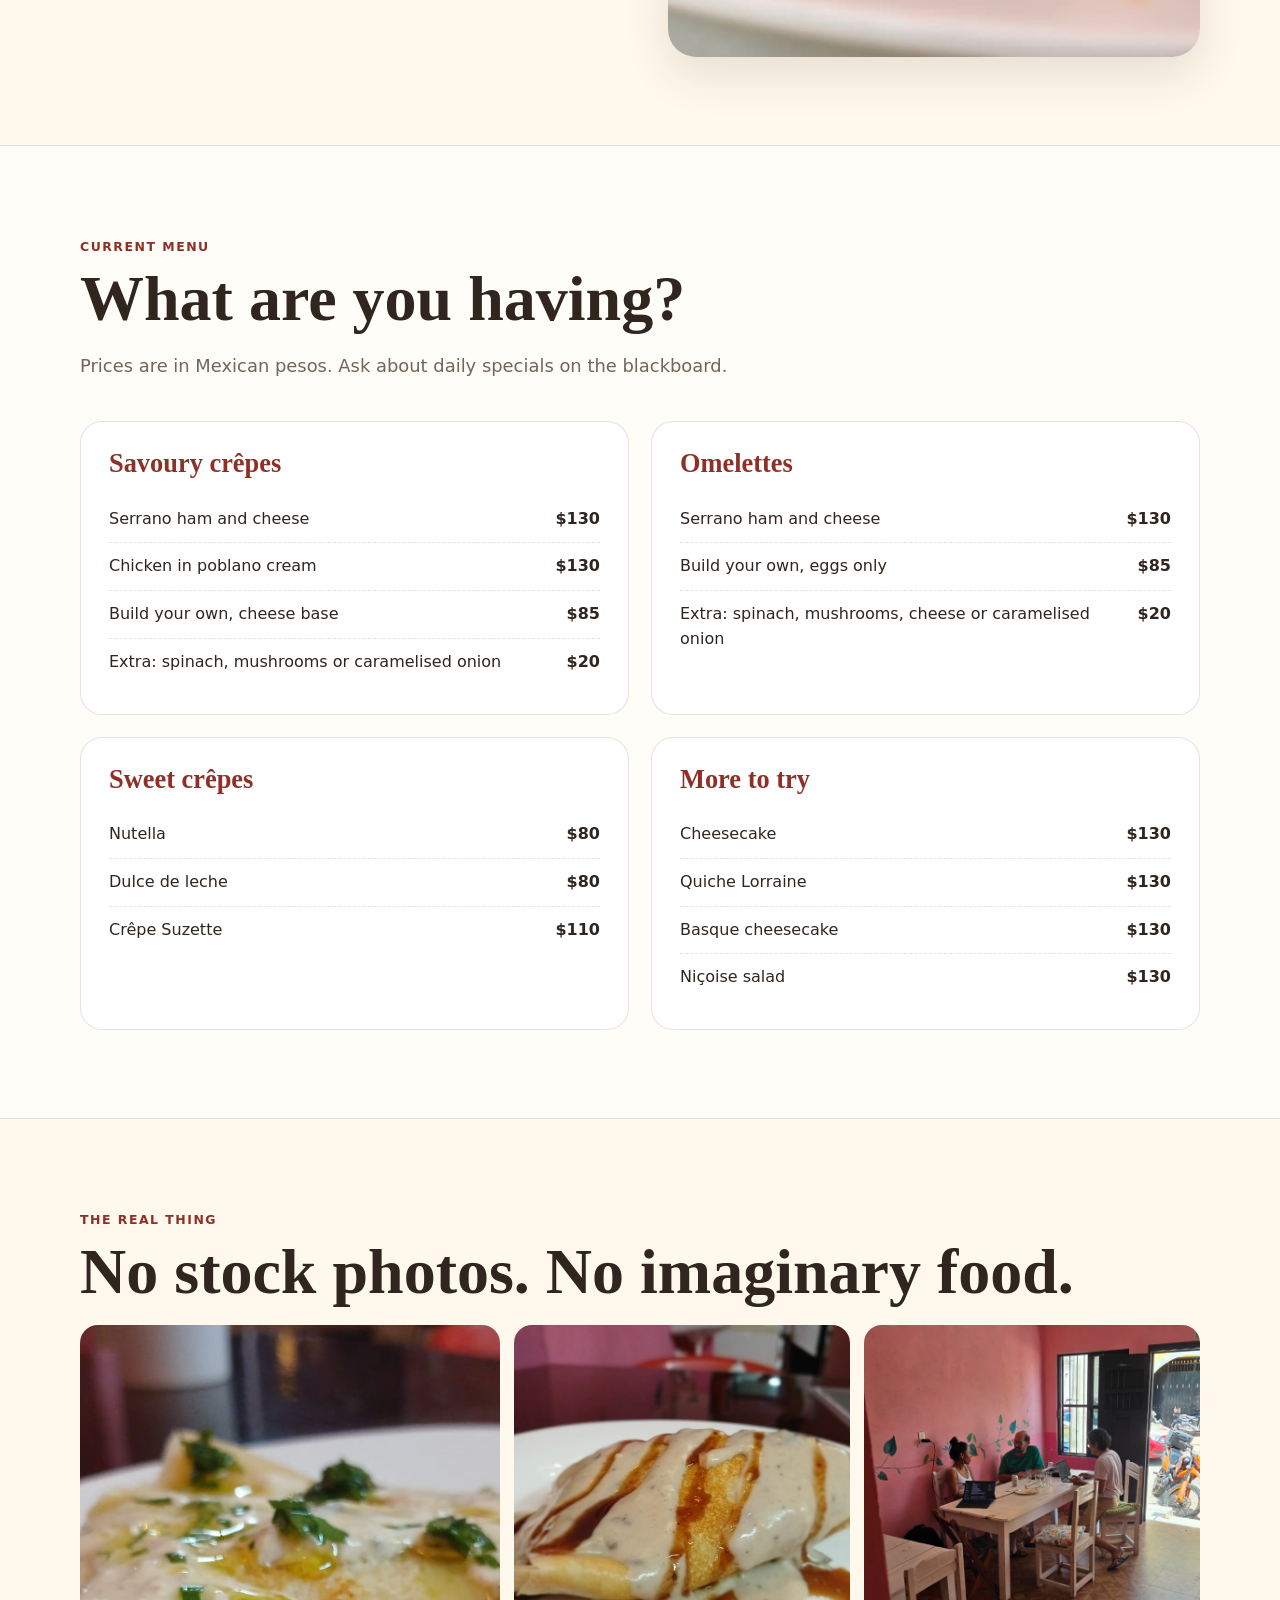
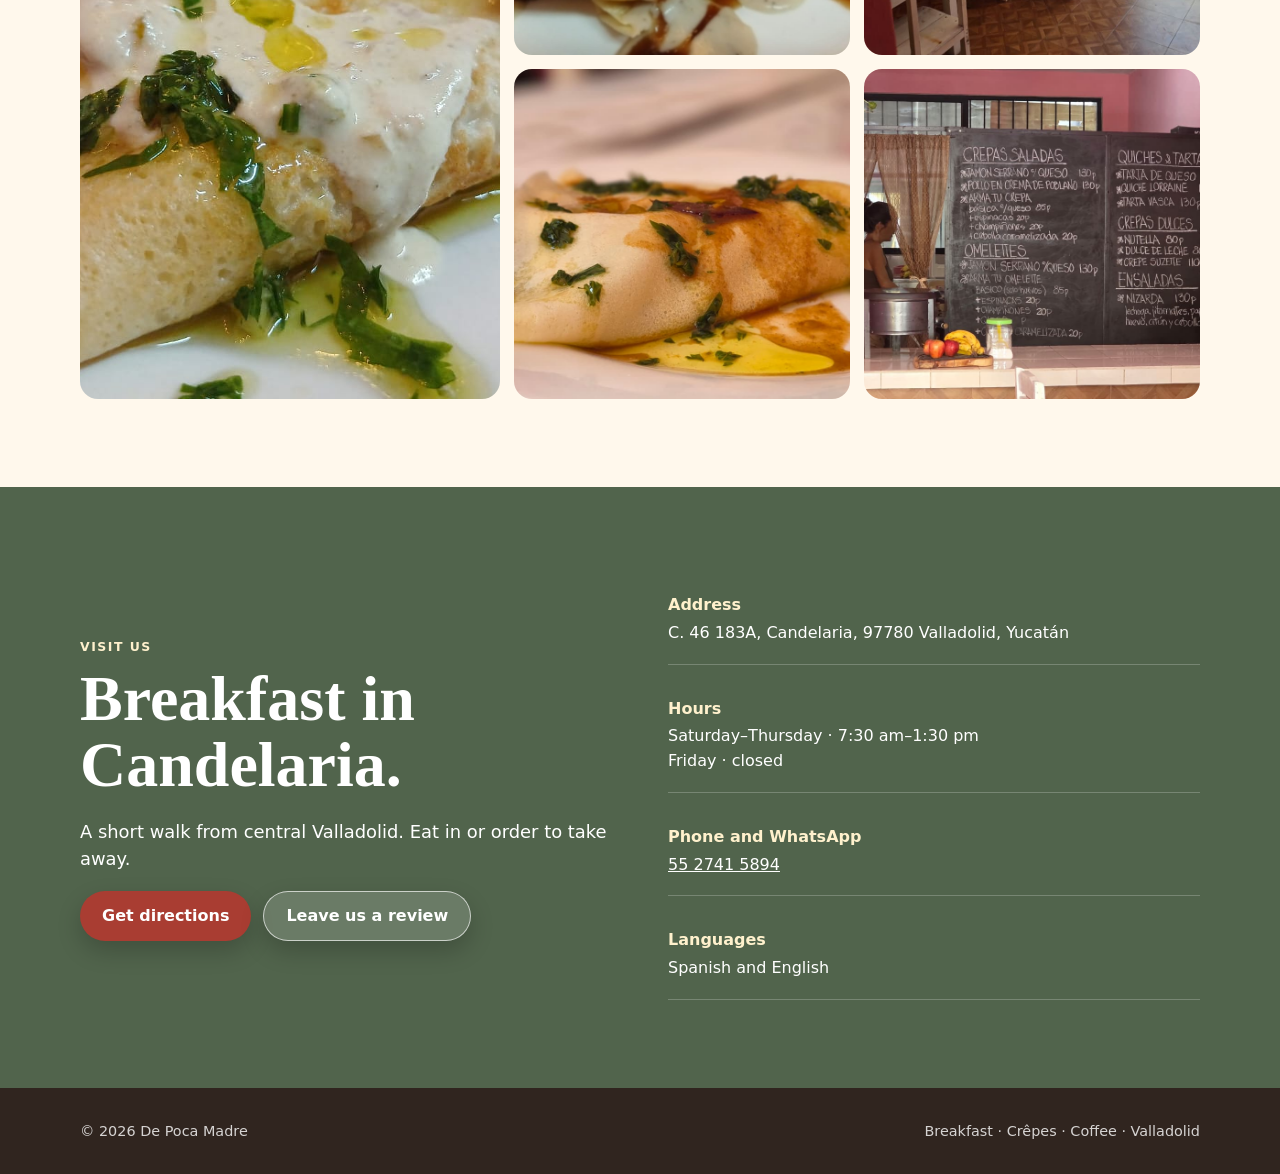
==== commit 5023323d: "Add bilingual Google review links" ====
--- a/en/index.html
+++ b/en/index.html
@@ -13,6 +13,7 @@
   <meta property="og:title" content="De Poca Madre · Breakfast and crêpes in Valladolid">
   <meta property="og:description" content="Fresh crêpes, omelettes, tarts and coffee in Candelaria. English spoken.">
   <meta property="og:url" content="https://nitgritsc.github.io/depocamadre/en/">
+  <meta property="og:site_name" content="De Poca Madre">
   <meta property="og:image" content="https://nitgritsc.github.io/depocamadre/assets/interior-wide-cover-original.jpeg">
   <meta property="og:image:alt" content="Inside De Poca Madre in Valladolid">
   <meta name="twitter:card" content="summary_large_image">
@@ -45,6 +46,17 @@
     ]
   }
   </script>
+  <script type="application/ld+json">
+  {
+    "@context": "https://schema.org",
+    "@type": "WebSite",
+    "@id": "https://nitgritsc.github.io/depocamadre/#website",
+    "url": "https://nitgritsc.github.io/depocamadre/",
+    "name": "De Poca Madre",
+    "alternateName": "De Poca Madre Valladolid",
+    "inLanguage": ["es-MX", "en"]
+  }
+  </script>
 </head>
 <body>
   <div class="topbar"><div class="wrap"><span>English spoken · Atención en español</span><a class="language" href="../" lang="es-MX">Español →</a></div></div>
@@ -70,7 +82,7 @@
 
     <section><div class="wrap"><span class="section-kicker">The real thing</span><h2>No stock photos. No imaginary food.</h2><div class="gallery"><img src="../assets/rose-creamy-savory-closeup-original.jpeg" alt="Creamy savoury crêpe" loading="lazy"><img src="../assets/rose-sweet-crepe-original.jpeg" alt="Sweet crêpe" loading="lazy"><img src="../assets/interior-lively-vertical-original.jpeg" alt="Inside De Poca Madre" loading="lazy"><img src="../assets/savory-crepe-hero-clean-original.jpeg" alt="Savoury crêpe served on a plate" loading="lazy"><img src="../assets/live-blackboard-menu-original.jpeg" alt="Daily menu blackboard" loading="lazy"></div></div></section>
 
-    <section class="visit"><div class="wrap visit-grid"><div><span class="section-kicker">Visit us</span><h2>Breakfast in Candelaria.</h2><p class="large-copy">A short walk from central Valladolid. Eat in or order to take away.</p><a class="button" href="https://www.google.com/maps/dir/?api=1&destination=20.6942355%2C-88.2054704" rel="noopener">Get directions</a></div><div class="details"><div class="detail"><b>Address</b>C. 46 183A, Candelaria, 97780 Valladolid, Yucatán</div><div class="detail"><b>Hours</b>Saturday–Thursday · 7:30 am–1:30 pm<br>Friday · closed</div><div class="detail"><b>Phone and WhatsApp</b><a href="tel:+525527415894">55 2741 5894</a></div><div class="detail"><b>Languages</b>Spanish and English</div></div></div></section>
+    <section class="visit"><div class="wrap visit-grid"><div><span class="section-kicker">Visit us</span><h2>Breakfast in Candelaria.</h2><p class="large-copy">A short walk from central Valladolid. Eat in or order to take away.</p><div class="actions"><a class="button" href="https://www.google.com/maps/dir/?api=1&destination=20.6942355%2C-88.2054704" rel="noopener">Get directions</a><a class="button secondary" href="https://g.page/r/CUeNhZyy9YvkEBE/review" rel="noopener">Leave us a review</a></div></div><div class="details"><div class="detail"><b>Address</b>C. 46 183A, Candelaria, 97780 Valladolid, Yucatán</div><div class="detail"><b>Hours</b>Saturday–Thursday · 7:30 am–1:30 pm<br>Friday · closed</div><div class="detail"><b>Phone and WhatsApp</b><a href="tel:+525527415894">55 2741 5894</a></div><div class="detail"><b>Languages</b>Spanish and English</div></div></div></section>
   </main>
   <footer><div class="wrap"><span>© 2026 De Poca Madre</span><span>Breakfast · Crêpes · Coffee · Valladolid</span></div></footer>
 </body>
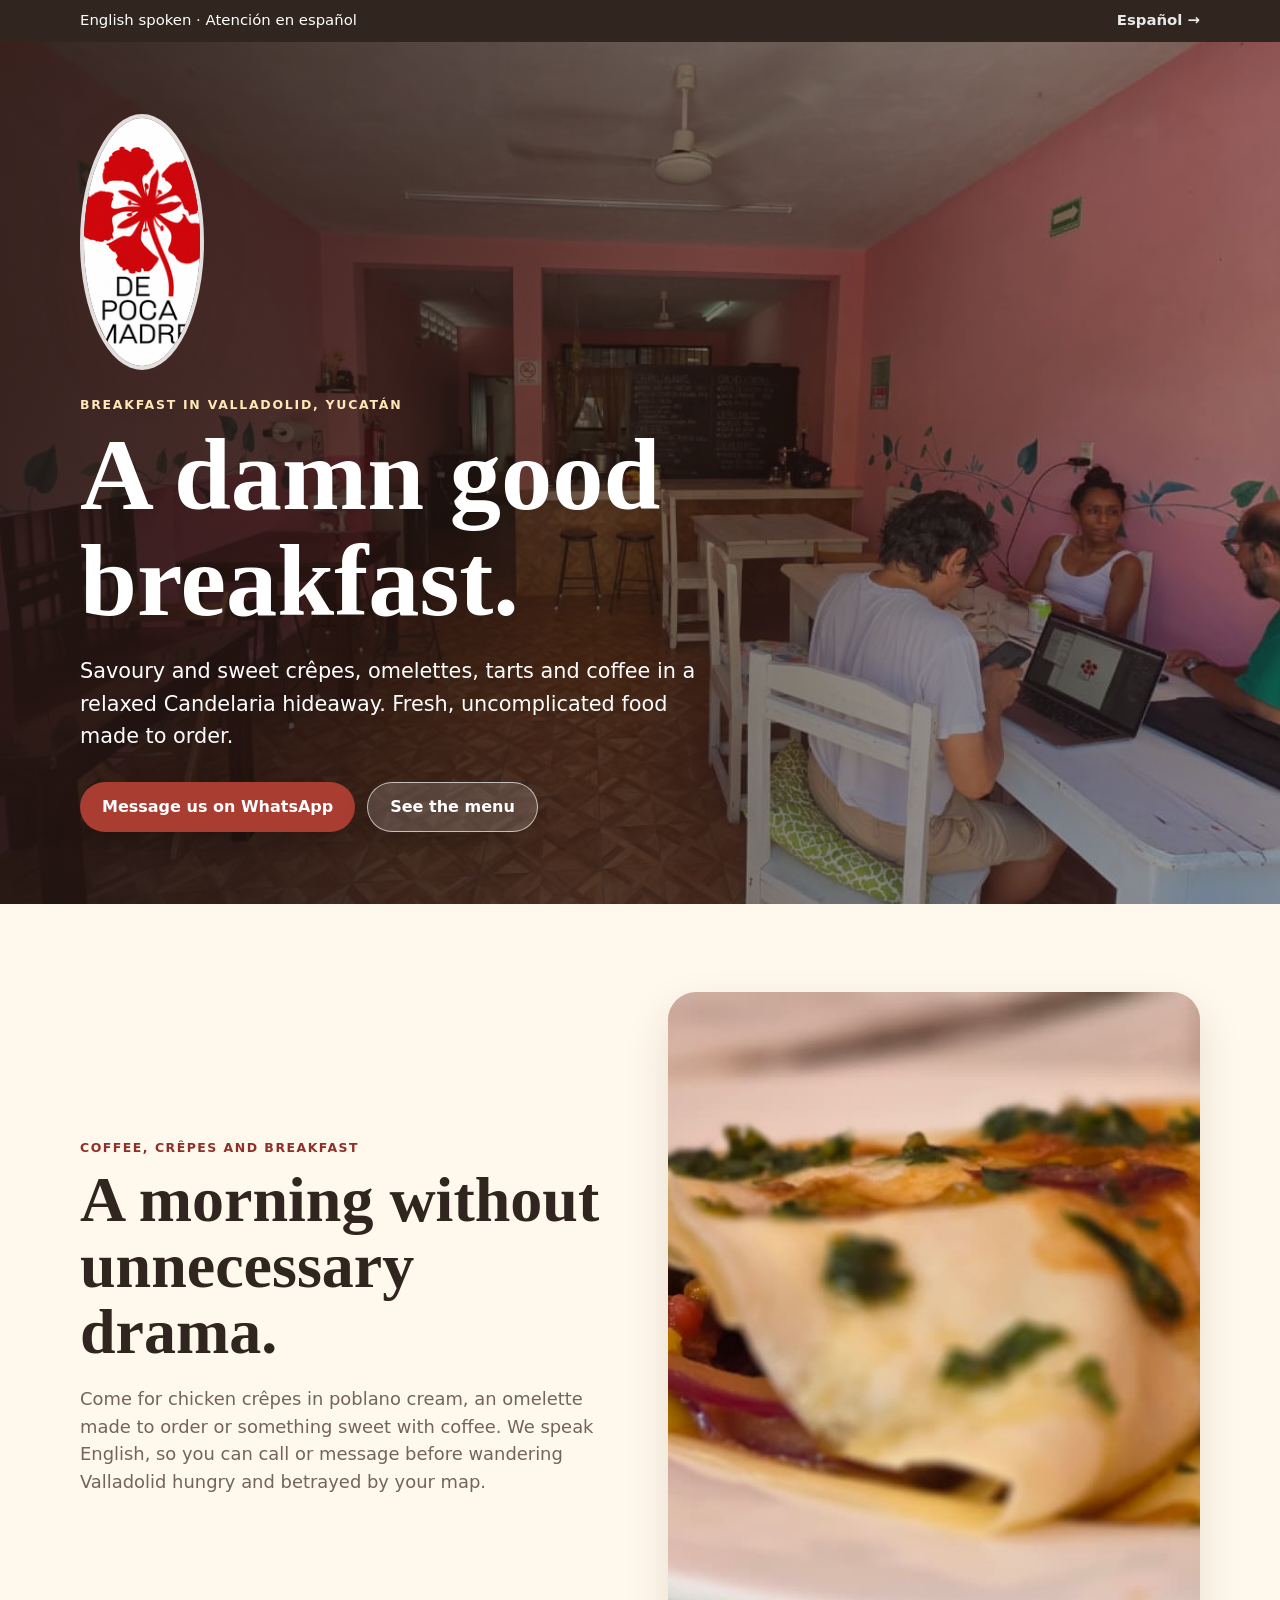
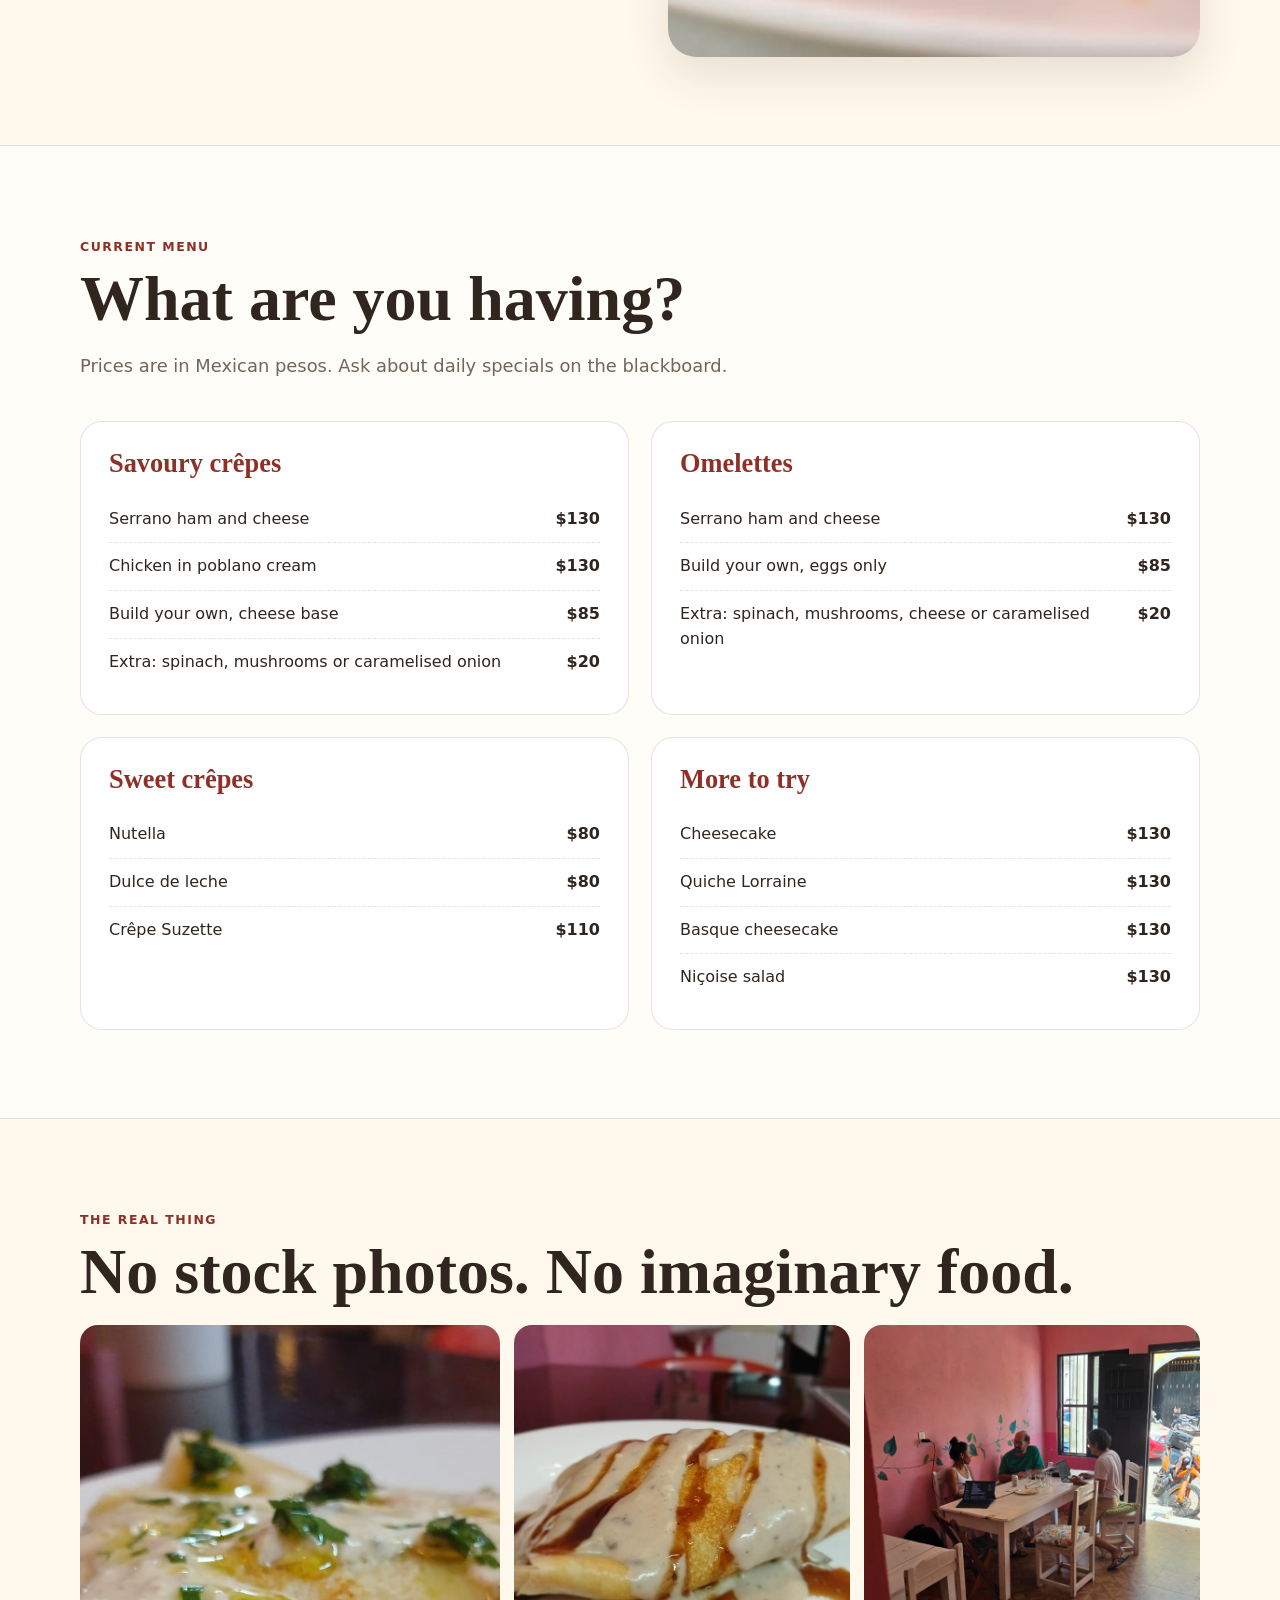
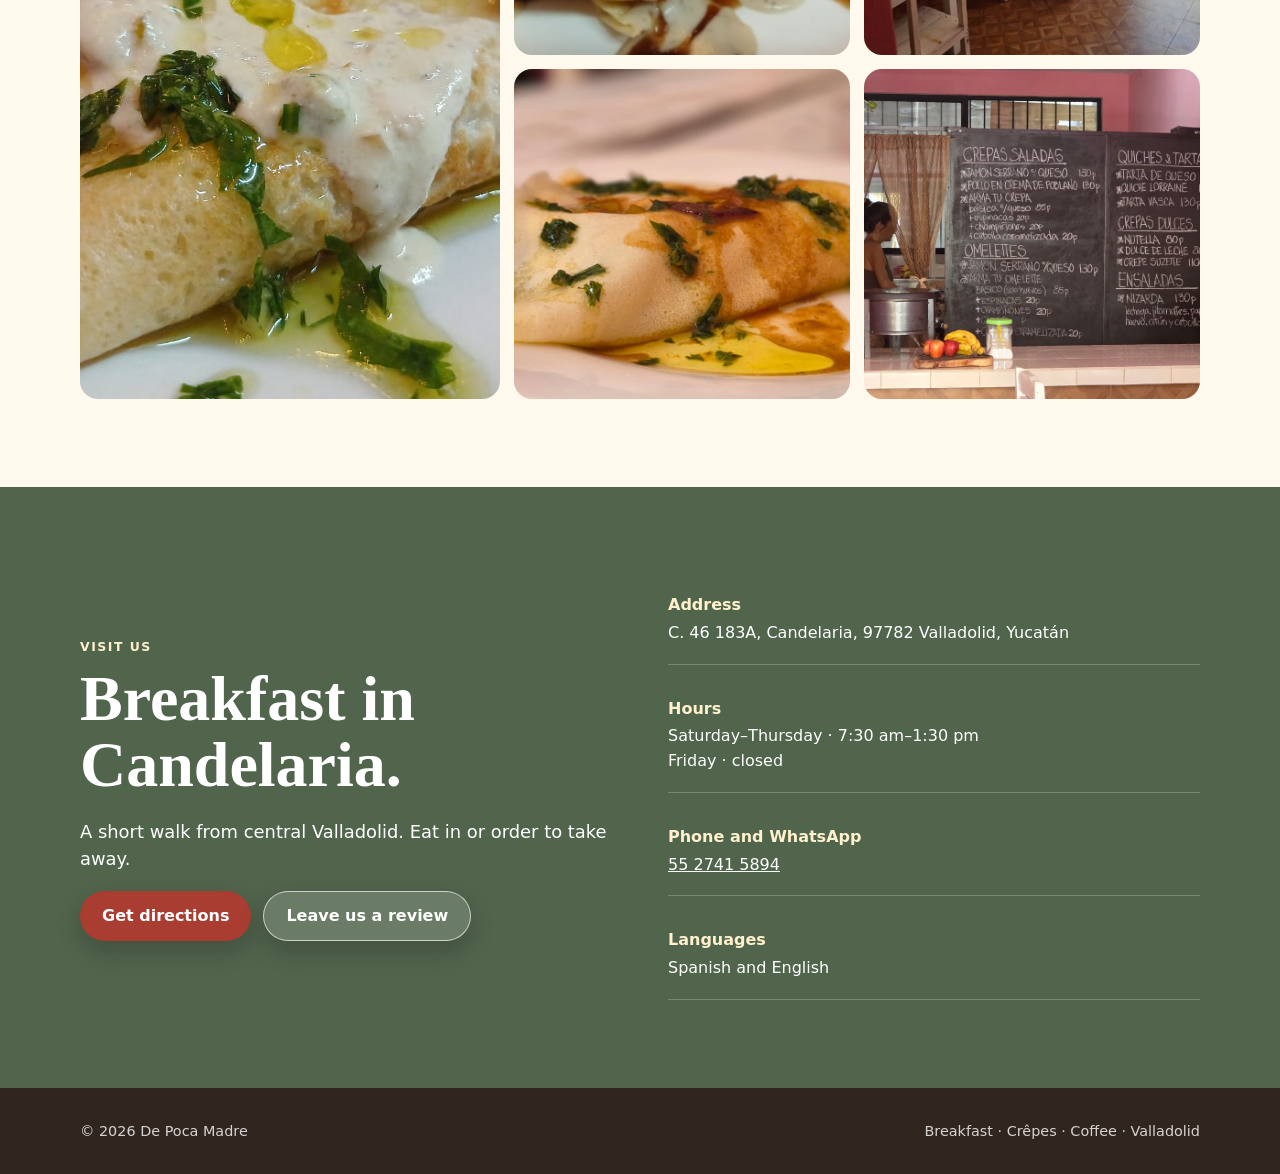
==== commit 66892e3c: "Correct Candelaria postal code" ====
--- a/en/index.html
+++ b/en/index.html
@@ -34,7 +34,7 @@
     "image": "https://nitgritsc.github.io/depocamadre/assets/interior-wide-cover-original.jpeg",
     "servesCuisine": ["Breakfast", "Crêpes", "Coffee"],
     "priceRange": "$$",
-    "address": {"@type":"PostalAddress","streetAddress":"C. 46 183A, Candelaria","addressLocality":"Valladolid","addressRegion":"Yucatán","postalCode":"97780","addressCountry":"MX"},
+    "address": {"@type":"PostalAddress","streetAddress":"C. 46 183A, Candelaria","addressLocality":"Valladolid","addressRegion":"Yucatán","postalCode":"97782","addressCountry":"MX"},
     "geo": {"@type":"GeoCoordinates","latitude":20.6942355,"longitude":-88.2054704},
     "openingHoursSpecification": [{"@type":"OpeningHoursSpecification","dayOfWeek":["Monday","Tuesday","Wednesday","Thursday","Saturday","Sunday"],"opens":"07:30","closes":"13:30"}],
     "url": "https://nitgritsc.github.io/depocamadre/en/",
@@ -82,7 +82,7 @@
 
     <section><div class="wrap"><span class="section-kicker">The real thing</span><h2>No stock photos. No imaginary food.</h2><div class="gallery"><img src="../assets/rose-creamy-savory-closeup-original.jpeg" alt="Creamy savoury crêpe" loading="lazy"><img src="../assets/rose-sweet-crepe-original.jpeg" alt="Sweet crêpe" loading="lazy"><img src="../assets/interior-lively-vertical-original.jpeg" alt="Inside De Poca Madre" loading="lazy"><img src="../assets/savory-crepe-hero-clean-original.jpeg" alt="Savoury crêpe served on a plate" loading="lazy"><img src="../assets/live-blackboard-menu-original.jpeg" alt="Daily menu blackboard" loading="lazy"></div></div></section>
 
-    <section class="visit"><div class="wrap visit-grid"><div><span class="section-kicker">Visit us</span><h2>Breakfast in Candelaria.</h2><p class="large-copy">A short walk from central Valladolid. Eat in or order to take away.</p><div class="actions"><a class="button" href="https://www.google.com/maps/dir/?api=1&destination=20.6942355%2C-88.2054704" rel="noopener">Get directions</a><a class="button secondary" href="https://g.page/r/CUeNhZyy9YvkEBE/review" rel="noopener">Leave us a review</a></div></div><div class="details"><div class="detail"><b>Address</b>C. 46 183A, Candelaria, 97780 Valladolid, Yucatán</div><div class="detail"><b>Hours</b>Saturday–Thursday · 7:30 am–1:30 pm<br>Friday · closed</div><div class="detail"><b>Phone and WhatsApp</b><a href="tel:+525527415894">55 2741 5894</a></div><div class="detail"><b>Languages</b>Spanish and English</div></div></div></section>
+    <section class="visit"><div class="wrap visit-grid"><div><span class="section-kicker">Visit us</span><h2>Breakfast in Candelaria.</h2><p class="large-copy">A short walk from central Valladolid. Eat in or order to take away.</p><div class="actions"><a class="button" href="https://www.google.com/maps/dir/?api=1&destination=20.6942355%2C-88.2054704" rel="noopener">Get directions</a><a class="button secondary" href="https://g.page/r/CUeNhZyy9YvkEBE/review" rel="noopener">Leave us a review</a></div></div><div class="details"><div class="detail"><b>Address</b>C. 46 183A, Candelaria, 97782 Valladolid, Yucatán</div><div class="detail"><b>Hours</b>Saturday–Thursday · 7:30 am–1:30 pm<br>Friday · closed</div><div class="detail"><b>Phone and WhatsApp</b><a href="tel:+525527415894">55 2741 5894</a></div><div class="detail"><b>Languages</b>Spanish and English</div></div></div></section>
   </main>
   <footer><div class="wrap"><span>© 2026 De Poca Madre</span><span>Breakfast · Crêpes · Coffee · Valladolid</span></div></footer>
 </body>
